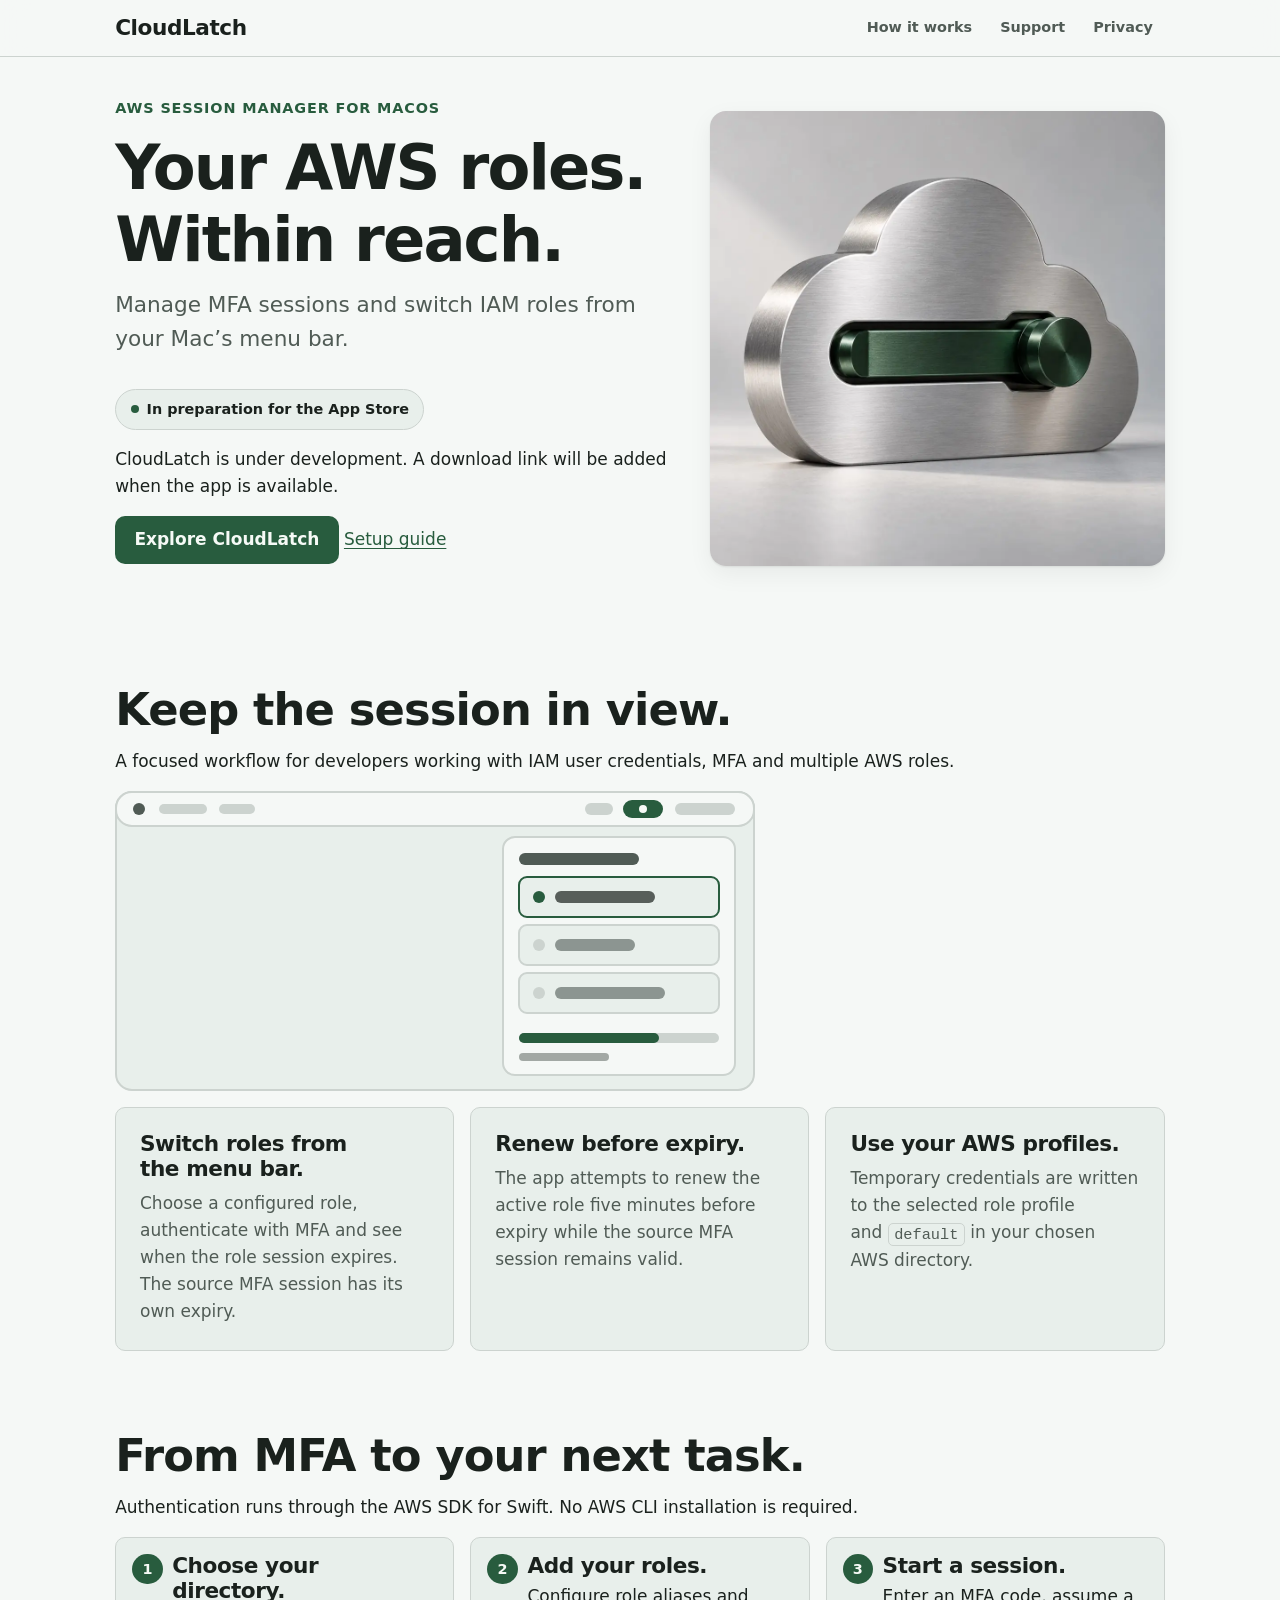
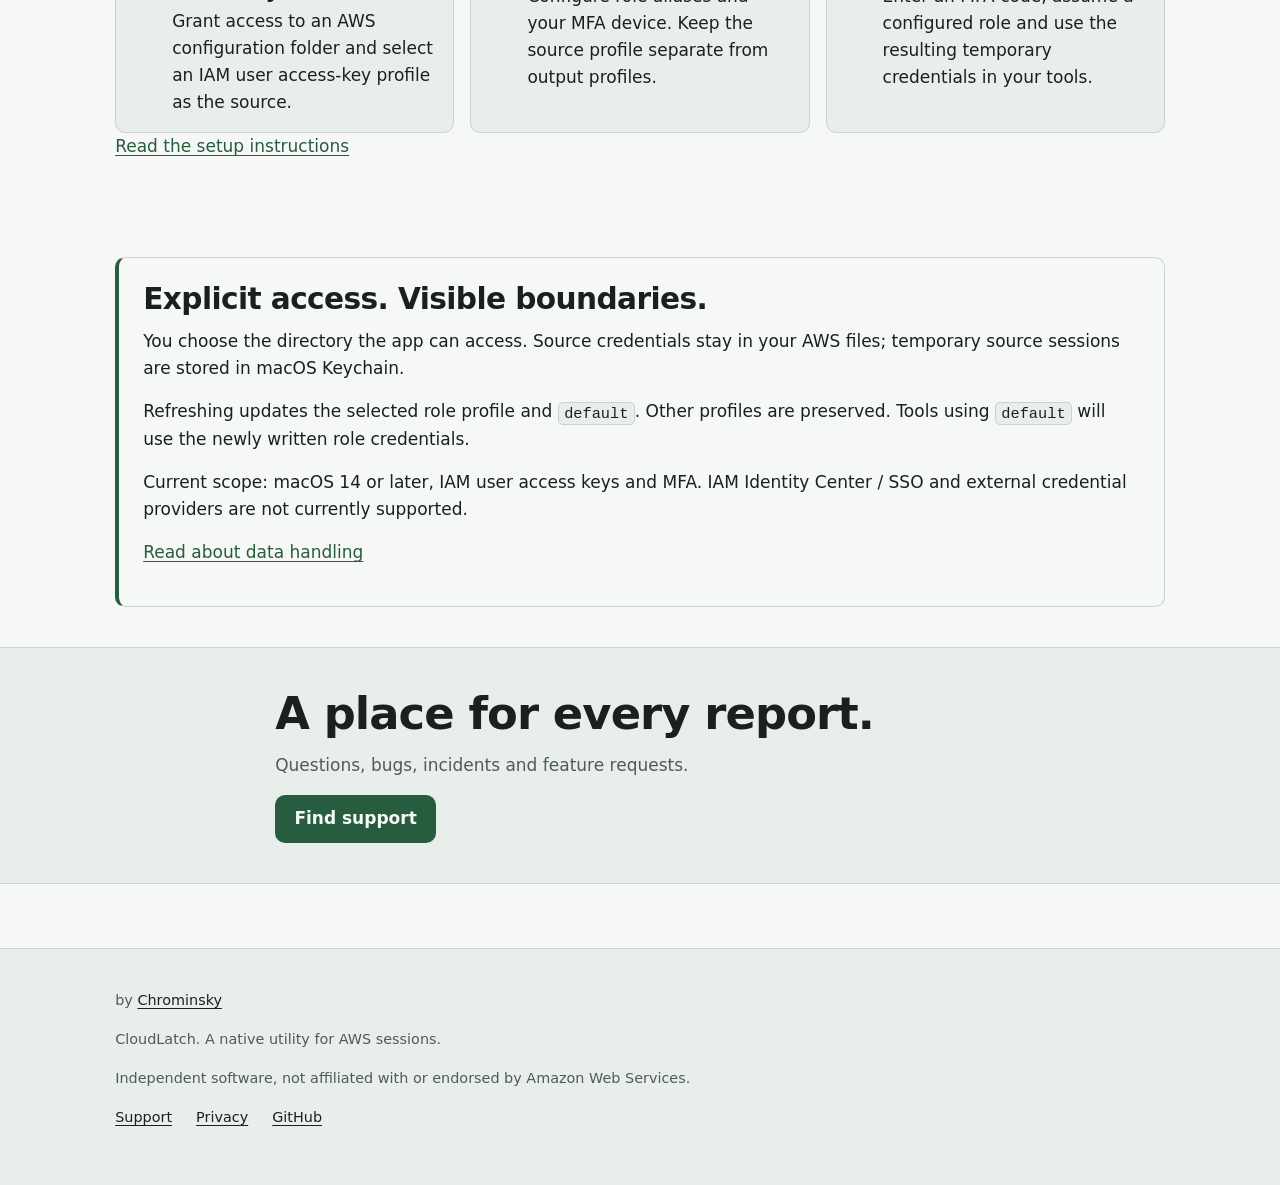
==== index.html @ 06f794a4 "Add redesigned home page Co-Authored-By: Claude Sonnet 5.5 <noreply@anthropic.com> Claude-Session: h" ====
<!doctype html>
<html lang="en">
<head>
  <meta charset="utf-8">
  <meta name="viewport" content="width=device-width, initial-scale=1">
  <title>CloudLatch | AWS Session Manager for macOS</title>
  <meta name="description" content="A native Mac menu bar app for AWS MFA sessions and IAM role switching. Explore CloudLatch, setup guidance and privacy information.">
  <link rel="canonical" href="https://chrominskyy.github.io/cloudlatch-site/">
  <meta name="theme-color" content="#f5f8f6" media="(prefers-color-scheme: light)">
  <meta name="theme-color" content="#1b201d" media="(prefers-color-scheme: dark)">
  <meta property="og:type" content="website">
  <meta property="og:site_name" content="CloudLatch">
  <meta property="og:title" content="CloudLatch | AWS Session Manager for macOS">
  <meta property="og:description" content="A native Mac menu bar app for AWS MFA sessions and IAM role switching. Explore CloudLatch, setup guidance and privacy information.">
  <meta property="og:url" content="https://chrominskyy.github.io/cloudlatch-site/">
  <meta property="og:image" content="https://chrominskyy.github.io/cloudlatch-site/assets/og-image.png">
  <meta property="og:image:width" content="1200">
  <meta property="og:image:height" content="630">
  <meta name="twitter:card" content="summary_large_image">
  <meta name="twitter:title" content="CloudLatch | AWS Session Manager for macOS">
  <meta name="twitter:description" content="A native Mac menu bar app for AWS MFA sessions and IAM role switching. Explore CloudLatch, setup guidance and privacy information.">
  <meta name="twitter:image" content="https://chrominskyy.github.io/cloudlatch-site/assets/og-image.png">
  <link rel="icon" href="assets/favicon.svg" type="image/svg+xml">
  <link rel="stylesheet" href="css/main.css">
</head>
<body>
<a class="skip-link" href="#main">Skip to content</a>
<header class="site-header">
  <div class="container">
    <a class="brand" href="index.html" aria-label="CloudLatch home">CloudLatch</a>
    <nav class="site-nav" aria-label="Main navigation">
      <ul>
        <li><a href="index.html#workflow">How it works</a></li>
        <li><a href="support.html">Support</a></li>
        <li><a href="privacy.html">Privacy</a></li>
      </ul>
    </nav>
  </div>
</header>
<main id="main">
  <section class="hero" aria-labelledby="hero-title">
    <div class="container">
      <div>
        <p class="eyebrow">AWS Session Manager for macOS</p>
        <h1 id="hero-title">Your AWS roles. Within reach.</h1>
        <p class="lead">Manage MFA sessions and switch IAM roles from your Mac’s menu bar.</p>
        <p class="notice"><strong>In preparation for the App Store</strong></p>
        <p>CloudLatch is under development. A download link will be added when the app is available.</p>
        <p><a class="button" href="#workflow">Explore CloudLatch</a> <a href="support.html">Setup guide</a></p>
      </div>
      <picture>
        <source type="image/webp" srcset="assets/cloudlatch-hero-512.webp 512w, assets/cloudlatch-hero-1024.webp 1024w" sizes="(min-width: 52rem) 34rem, 100vw">
        <img src="assets/cloudlatch-hero-1024.jpg" srcset="assets/cloudlatch-hero-512.jpg 512w, assets/cloudlatch-hero-1024.jpg 1024w" sizes="(min-width: 52rem) 34rem, 100vw" width="1024" height="1024" alt="Conceptual brushed-metal cloud sculpture with a green sliding latch" fetchpriority="high">
      </picture>
    </div>
  </section>

  <section aria-labelledby="sessions-title">
    <div class="container">
      <h2 id="sessions-title">Keep the session in view.</h2>
      <p>A focused workflow for developers working with IAM user credentials, MFA and multiple AWS roles.</p>
      <figure>
        <svg role="img" aria-label="Abstract illustration of a menu bar app, not a screenshot: a menu bar with a highlighted item and a dropdown listing three roles, one marked active, with a progress bar." viewBox="0 0 640 300" width="640" height="300" xmlns="http://www.w3.org/2000/svg" style="color: var(--text)">
          <rect x="1" y="1" width="638" height="298" rx="16" fill="var(--surface)" stroke="var(--line)" stroke-width="2"/>
          <rect x="1" y="1" width="638" height="34" rx="16" fill="var(--bg)" stroke="var(--line)" stroke-width="2"/>
          <circle cx="24" cy="18" r="6" fill="var(--muted)"/>
          <rect x="44" y="13" width="48" height="10" rx="5" fill="var(--line)"/>
          <rect x="104" y="13" width="36" height="10" rx="5" fill="var(--line)"/>
          <rect x="470" y="12" width="28" height="12" rx="6" fill="var(--line)"/>
          <rect x="508" y="9" width="40" height="18" rx="9" fill="var(--accent)"/>
          <circle cx="528" cy="18" r="4" fill="var(--on-accent)"/>
          <rect x="560" y="12" width="60" height="12" rx="6" fill="var(--line)"/>
          <rect x="388" y="46" width="232" height="238" rx="12" fill="var(--bg)" stroke="var(--line)" stroke-width="2"/>
          <rect x="404" y="62" width="120" height="12" rx="6" fill="var(--muted)"/>
          <rect x="404" y="86" width="200" height="40" rx="8" fill="var(--surface)" stroke="var(--accent)" stroke-width="2"/>
          <circle cx="424" cy="106" r="6" fill="var(--accent)"/>
          <rect x="440" y="100" width="100" height="12" rx="6" fill="var(--text)" opacity="0.7"/>
          <rect x="404" y="134" width="200" height="40" rx="8" fill="var(--surface)" stroke="var(--line)" stroke-width="2"/>
          <circle cx="424" cy="154" r="6" fill="var(--line)"/>
          <rect x="440" y="148" width="80" height="12" rx="6" fill="var(--muted)" opacity="0.6"/>
          <rect x="404" y="182" width="200" height="40" rx="8" fill="var(--surface)" stroke="var(--line)" stroke-width="2"/>
          <circle cx="424" cy="202" r="6" fill="var(--line)"/>
          <rect x="440" y="196" width="110" height="12" rx="6" fill="var(--muted)" opacity="0.6"/>
          <rect x="404" y="242" width="200" height="10" rx="5" fill="var(--line)"/>
          <rect x="404" y="242" width="140" height="10" rx="5" fill="var(--accent)"/>
          <rect x="404" y="262" width="90" height="8" rx="4" fill="var(--muted)" opacity="0.5"/>
        </svg>
      </figure>
      <div class="cards-wrap">
        <ul class="cards">
          <li class="card">
            <h3>Switch roles from the menu bar.</h3>
            <p>Choose a configured role, authenticate with MFA and see when the role session expires. The source MFA session has its own expiry.</p>
          </li>
          <li class="card">
            <h3>Renew before expiry.</h3>
            <p>The app attempts to renew the active role five minutes before expiry while the source MFA session remains valid.</p>
          </li>
          <li class="card">
            <h3>Use your AWS profiles.</h3>
            <p>Temporary credentials are written to the selected role profile and <code>default</code> in your chosen AWS directory.</p>
          </li>
        </ul>
      </div>
    </div>
  </section>

  <section id="workflow" aria-labelledby="workflow-title">
    <div class="container">
      <h2 id="workflow-title">From MFA to your next task.</h2>
      <p>Authentication runs through the AWS SDK for Swift. No AWS CLI installation is required.</p>
      <ol class="steps">
        <li>
          <h3>Choose your directory.</h3>
          <p>Grant access to an AWS configuration folder and select an IAM user access-key profile as the source.</p>
        </li>
        <li>
          <h3>Add your roles.</h3>
          <p>Configure role aliases and your MFA device. Keep the source profile separate from output profiles.</p>
        </li>
        <li>
          <h3>Start a session.</h3>
          <p>Enter an MFA code, assume a configured role and use the resulting temporary credentials in your tools.</p>
        </li>
      </ol>
      <p><a href="support.html#setup">Read the setup instructions</a></p>
    </div>
  </section>

  <section aria-labelledby="access-title">
    <div class="container">
      <div class="scope">
        <h2 id="access-title">Explicit access. Visible boundaries.</h2>
        <p>You choose the directory the app can access. Source credentials stay in your AWS files; temporary source sessions are stored in macOS Keychain.</p>
        <p>Refreshing updates the selected role profile and <code>default</code>. Other profiles are preserved. Tools using <code>default</code> will use the newly written role credentials.</p>
        <p>Current scope: macOS 14 or later, IAM user access keys and MFA. IAM Identity Center / SSO and external credential providers are not currently supported.</p>
        <p><a href="privacy.html">Read about data handling</a></p>
      </div>
    </div>
  </section>

  <section class="band" aria-labelledby="support-title">
    <div class="container">
      <h2 id="support-title">A place for every report.</h2>
      <p>Questions, bugs, incidents and feature requests.</p>
      <a class="button" href="support.html#reports">Find support</a>
    </div>
  </section>
</main>
<footer class="site-footer">
  <div class="container">
    <p>by <a href="https://github.com/Chrominskyy">Chrominsky</a></p>
    <p>CloudLatch. A native utility for AWS sessions.</p>
    <p>Independent software, not affiliated with or endorsed by Amazon Web Services.</p>
    <nav aria-label="Footer navigation">
      <a href="support.html">Support</a>
      <a href="privacy.html">Privacy</a>
      <a href="https://github.com/Chrominskyy/cloudlatch-site">GitHub</a>
    </nav>
  </div>
</footer>
</body>
</html>
---- css/main.css ----
/* CloudLatch site stylesheet. One file, no fonts, no third-party requests. */
@layer tokens, base, layout, components, pages;

/* ---------- tokens ---------- */
@layer tokens {
  :root {
    color-scheme: light dark;

    /* Light scheme: cool neutrals, forest-green accent (about #285a40) */
    --bg: oklch(0.975 0.004 160);
    --surface: oklch(0.945 0.008 160);
    --text: oklch(0.24 0.012 160);
    --muted: oklch(0.46 0.018 160);
    --line: oklch(0.86 0.01 160);
    --accent: oklch(0.43 0.075 156);
    --on-accent: oklch(0.98 0.006 150);

    /* Spacing scale */
    --space-1: 0.25rem;
    --space-2: 0.5rem;
    --space-3: 0.75rem;
    --space-4: 1rem;
    --space-5: 1.5rem;
    --space-6: 2.5rem;
    --space-7: 4rem;
    --space-8: 6rem;

    /* Shape */
    --radius: 10px;
    --radius-lg: 16px;
    --measure: 68ch;
    --page: 72rem;

    /* Fluid type */
    --step--1: clamp(0.84rem, 0.82rem + 0.1vw, 0.9rem);
    --step-0: clamp(1rem, 0.97rem + 0.15vw, 1.0625rem);
    --step-1: clamp(1.15rem, 1.08rem + 0.35vw, 1.35rem);
    --step-2: clamp(1.4rem, 1.25rem + 0.75vw, 1.85rem);
    --step-3: clamp(1.8rem, 1.45rem + 1.7vw, 2.8rem);
    --step-4: clamp(2.2rem, 1.6rem + 3vw, 3.9rem);

    --font: system-ui, -apple-system, BlinkMacSystemFont, "SF Pro Text", "Segoe UI", Roboto, "Helvetica Neue", sans-serif;
    --mono: ui-monospace, "SF Mono", Menlo, Consolas, monospace;
    --shadow: 0 1px 2px oklch(0.2 0.02 160 / 0.08), 0 8px 24px oklch(0.2 0.02 160 / 0.06);
  }

  @media (prefers-color-scheme: dark) {
    :root {
      --bg: oklch(0.2 0.008 160);
      --surface: oklch(0.25 0.01 160);
      --text: oklch(0.94 0.006 160);
      --muted: oklch(0.76 0.012 160);
      --line: oklch(0.36 0.012 160);
      --accent: oklch(0.78 0.11 156);
      --on-accent: oklch(0.2 0.02 156);
      --shadow: 0 1px 2px oklch(0 0 0 / 0.4), 0 8px 24px oklch(0 0 0 / 0.3);
    }
  }
}

/* ---------- base ---------- */
@layer base {
  *, *::before, *::after { box-sizing: border-box; }

  html {
    -webkit-text-size-adjust: 100%;
    text-size-adjust: 100%;
    scroll-behavior: smooth;
    scroll-padding-top: 5rem;
  }

  body {
    margin: 0;
    min-height: 100vh;
    display: flex;
    flex-direction: column;
    background: var(--bg);
    color: var(--text);
    font: var(--step-0) / 1.6 var(--font);
    -webkit-font-smoothing: antialiased;
  }

  main { flex: 1 0 auto; }

  h1, h2, h3, h4 {
    line-height: 1.15;
    letter-spacing: -0.02em;
    text-wrap: balance;
    margin: 0 0 var(--space-3);
  }
  h1 { font-size: var(--step-4); letter-spacing: -0.03em; font-weight: 700; }
  h2 { font-size: var(--step-3); font-weight: 650; }
  h3 { font-size: var(--step-1); font-weight: 650; }
  h4 { font-size: var(--step-0); font-weight: 650; }

  p, ul, ol, dl, figure { margin: 0 0 var(--space-4); }
  p { text-wrap: pretty; }

  a {
    color: var(--accent);
    text-underline-offset: 0.2em;
    text-decoration-thickness: 1px;
  }
  a:hover { text-decoration-thickness: 2px; }

  img, picture, svg { display: block; max-width: 100%; height: auto; }

  code, kbd, samp {
    font-family: var(--mono);
    font-size: 0.9em;
    background: var(--surface);
    border: 1px solid var(--line);
    border-radius: 5px;
    padding: 0.1em 0.35em;
    overflow-wrap: anywhere;
  }

  ::selection { background: var(--accent); color: var(--on-accent); }

  :focus-visible {
    outline: 3px solid var(--accent);
    outline-offset: 3px;
  }

  @media (prefers-reduced-motion: reduce) {
    html { scroll-behavior: auto; }
    *, *::before, *::after {
      transition: none !important;
      animation: none !important;
    }
  }
}

/* ---------- layout ---------- */
@layer layout {
  .container {
    width: 100%;
    max-width: var(--page);
    margin-inline: auto;
    padding-inline: max(16px, 4vw);
  }

  .skip-link {
    position: absolute;
    inset-block-start: var(--space-2);
    inset-inline-start: var(--space-2);
    z-index: 100;
    padding: var(--space-2) var(--space-4);
    background: var(--accent);
    color: var(--on-accent);
    border-radius: var(--radius);
    text-decoration: none;
    font-weight: 600;
    transform: translateY(-200%);
    transition: transform 0.15s ease;
  }
  .skip-link:focus { transform: none; outline-color: var(--text); }

  .site-header {
    position: sticky;
    inset-block-start: 0;
    z-index: 50;
    background: color-mix(in oklch, var(--bg) 88%, transparent);
    -webkit-backdrop-filter: saturate(1.4) blur(14px);
    backdrop-filter: saturate(1.4) blur(14px);
    border-block-end: 1px solid var(--line);
  }
  .site-header .container {
    display: flex;
    flex-wrap: wrap;
    align-items: center;
    justify-content: space-between;
    gap: var(--space-2) var(--space-5);
    min-height: 3.5rem;
    padding-block: var(--space-2);
  }
  .brand {
    display: inline-flex;
    align-items: center;
    gap: var(--space-2);
    color: var(--text);
    font-weight: 700;
    font-size: var(--step-1);
    letter-spacing: -0.02em;
    text-decoration: none;
  }
  .brand img, .brand svg { width: 1.6rem; height: 1.6rem; }

  .site-nav {
    display: flex;
    flex-wrap: wrap;
    gap: var(--space-1);
  }
  .site-nav ul {
    display: flex;
    flex-wrap: wrap;
    gap: var(--space-1);
    margin: 0;
    padding: 0;
    list-style: none;
  }
  .site-nav a {
    display: inline-block;
    padding: 0.4rem 0.75rem;
    border-radius: 999px;
    color: var(--muted);
    text-decoration: none;
    font-size: var(--step--1);
    font-weight: 550;
    transition: background-color 0.15s ease, color 0.15s ease;
  }
  .site-nav a:hover { color: var(--text); background: var(--surface); }
  .site-nav a[aria-current="page"] {
    color: var(--text);
    background: var(--surface);
    box-shadow: inset 0 0 0 1px var(--line);
  }

  .site-footer {
    margin-block-start: var(--space-7);
    padding-block: var(--space-6);
    background: var(--surface);
    border-block-start: 1px solid var(--line);
    color: var(--muted);
    font-size: var(--step--1);
  }
  .site-footer p { max-width: var(--measure); }
  .site-footer a { color: var(--text); }
  .site-footer nav, .site-footer ul {
    display: flex;
    flex-wrap: wrap;
    gap: var(--space-2) var(--space-5);
    margin: 0 0 var(--space-4);
    padding: 0;
    list-style: none;
  }

  section:not(.hero, .band, .scope) { padding-block: var(--space-6); }
}

/* ---------- components ---------- */
@layer components {
  /* Hero: copy beside picture on wide, stacked on narrow */
  .hero { padding-block: var(--space-6) var(--space-7); }
  .hero .container, .hero.container {
    display: grid;
    gap: var(--space-6);
    align-items: center;
  }
  .hero p.lead, .hero .lead {
    font-size: var(--step-1);
    color: var(--muted);
    max-width: 38ch;
  }
  .hero picture, .hero img {
    width: 100%;
    max-width: 34rem;
    margin-inline: auto;
    border-radius: var(--radius-lg);
  }
  .hero img { aspect-ratio: 1; object-fit: cover; box-shadow: var(--shadow); }
  @media (min-width: 52rem) {
    .hero .container, .hero.container { grid-template-columns: 1.1fr 0.9fr; }
  }

  .eyebrow {
    margin: 0 0 var(--space-3);
    color: var(--accent);
    font-size: var(--step--1);
    font-weight: 650;
    letter-spacing: 0.06em;
    text-transform: uppercase;
  }

  /* Availability notice, deliberately not a button */
  .notice {
    display: inline-flex;
    align-items: center;
    gap: var(--space-2);
    margin-block: var(--space-4);
    padding: 0.5rem 0.9rem;
    background: var(--surface);
    border: 1px solid var(--line);
    border-radius: 999px;
    color: var(--text);
    font-size: var(--step--1);
    font-weight: 550;
  }
  .notice::before {
    content: "";
    width: 0.5rem;
    height: 0.5rem;
    border-radius: 50%;
    background: var(--accent);
    flex: none;
  }

  /* Numbered flow */
  .steps {
    display: grid;
    gap: var(--space-4);
    margin: 0;
    padding: 0;
    list-style: none;
    counter-reset: step;
  }
  .steps > li {
    position: relative;
    counter-increment: step;
    padding: var(--space-4) var(--space-4) var(--space-4) 3.5rem;
    background: var(--surface);
    border: 1px solid var(--line);
    border-radius: var(--radius);
  }
  .steps > li::before {
    content: counter(step);
    position: absolute;
    inset-block-start: var(--space-4);
    inset-inline-start: var(--space-4);
    display: grid;
    place-items: center;
    width: 1.9rem;
    height: 1.9rem;
    border-radius: 50%;
    background: var(--accent);
    color: var(--on-accent);
    font-size: var(--step--1);
    font-weight: 700;
  }
  .steps h3 { margin-bottom: var(--space-1); }
  .steps p:last-child { margin-bottom: 0; }
  @media (min-width: 52rem) {
    .steps { grid-template-columns: repeat(3, 1fr); }
  }

  /* Cards respond to their container's width.
     Markup contract: <div class="cards-wrap"><ul class="cards">...</ul></div>
     .cards-wrap is the query container; .cards (the grid) must sit inside it,
     because a container query cannot style the container element itself. */
  .cards-wrap {
    container: cards / inline-size;
  }
  .cards {
    display: grid;
    gap: var(--space-4);
    margin: 0;
    padding: 0;
    list-style: none;
  }
  @container cards (min-width: 38rem) {
    .cards { grid-template-columns: repeat(3, 1fr); }
  }
  .card {
    padding: var(--space-5);
    background: var(--surface);
    border: 1px solid var(--line);
    border-radius: var(--radius);
    transition: border-color 0.15s ease;
  }
  .card:hover { border-color: var(--accent); }
  .card h3 { margin-bottom: var(--space-2); }
  .card p:last-child { margin-bottom: 0; }
  .card p { color: var(--muted); }

  /* Scope: what is and is not supported */
  .scope {
    padding: var(--space-5);
    background: var(--bg);
    border: 1px solid var(--line);
    border-inline-start: 4px solid var(--accent);
    border-radius: var(--radius);
  }
  .scope h2, .scope h3 { font-size: var(--step-2); }
  .scope ul { padding-inline-start: 1.2em; }
  .scope li + li { margin-block-start: var(--space-2); }
  .scope dl { display: grid; gap: var(--space-2) var(--space-4); }
  @media (min-width: 40rem) {
    .scope dl { grid-template-columns: max-content 1fr; }
  }
  .scope dt { font-weight: 650; }
  .scope dd { margin: 0; color: var(--muted); }

  /* Full-bleed tinted band, e.g. support call-out */
  .band {
    padding-block: var(--space-6);
    background: var(--surface);
    border-block: 1px solid var(--line);
  }
  .band .container { max-width: 52rem; }
  .band p { color: var(--muted); }

  /* Buttons and link buttons */
  .button {
    display: inline-block;
    padding: 0.65rem 1.2rem;
    background: var(--accent);
    color: var(--on-accent);
    border-radius: var(--radius);
    font-weight: 600;
    text-decoration: none;
    transition: opacity 0.15s ease;
  }
  .button:hover { opacity: 0.9; }

  /* Long-form reading */
  .prose { max-width: var(--measure); }
  .prose > * + h2 { margin-block-start: var(--space-6); }
  .prose > * + h3 { margin-block-start: var(--space-5); }
  .prose h2 { font-size: var(--step-2); }
  .prose h3 { font-size: var(--step-1); }
  .prose ul, .prose ol { padding-inline-start: 1.4em; }
  .prose li + li { margin-block-start: var(--space-1); }
  .prose table {
    width: 100%;
    border-collapse: collapse;
    margin-block-end: var(--space-4);
    font-size: var(--step--1);
  }
  .prose th, .prose td {
    padding: var(--space-2) var(--space-3);
    border-bottom: 1px solid var(--line);
    text-align: start;
    vertical-align: top;
  }
  .prose th { color: var(--muted); font-weight: 650; }
  .prose pre {
    overflow-x: auto;
    padding: var(--space-3) var(--space-4);
    background: var(--surface);
    border: 1px solid var(--line);
    border-radius: var(--radius);
  }
  .prose pre code { background: none; border: 0; padding: 0; }

  .callout {
    margin-block: var(--space-4);
    padding: var(--space-4) var(--space-5);
    background: var(--surface);
    border: 1px solid var(--line);
    border-inline-start: 4px solid var(--accent);
    border-radius: var(--radius);
  }
  .callout > :last-child { margin-bottom: 0; }

  /* Table of contents: a <details>; collapsed on narrow, pinned on wide */
  .toc {
    margin-block-end: var(--space-5);
    background: var(--surface);
    border: 1px solid var(--line);
    border-radius: var(--radius);
    font-size: var(--step--1);
  }
  .toc > summary {
    padding: var(--space-3) var(--space-4);
    font-weight: 650;
    cursor: pointer;
    list-style-position: inside;
  }
  .toc ul, .toc ol {
    margin: 0;
    padding: 0 var(--space-4) var(--space-3) calc(var(--space-4) + 1em);
  }
  .toc li { margin-block: var(--space-1); }
  .toc a { color: var(--muted); text-decoration: none; }
  .toc a:hover { color: var(--accent); text-decoration: underline; }
}

/* ---------- pages ---------- */
@layer pages {
  .page-head { padding-block: var(--space-6) var(--space-4); }
  .page-head p { color: var(--muted); max-width: var(--measure); font-size: var(--step-1); }

  /* Wide: sidebar TOC beside the prose */
  @media (min-width: 64rem) {
    .container:has(> .toc) {
      display: grid;
      grid-template-columns: 15rem minmax(0, 1fr);
      column-gap: var(--space-7);
      row-gap: 0;
      align-items: start;
    }
    .container:has(> .toc) > * { grid-column: 2; }
    .container:has(> .toc) > .toc {
      grid-column: 1;
      grid-row: 1 / span 40;
      position: sticky;
      inset-block-start: 5rem;
      margin: var(--space-4) 0 0;
      max-height: calc(100vh - 6.5rem);
      overflow-y: auto;
    }
    /* Show the list even when the details element is closed (where supported);
       elsewhere the TOC stays a working collapsible. */
    @supports selector(::details-content) {
      .toc > summary { pointer-events: none; cursor: default; list-style: none; }
      .toc > summary::-webkit-details-marker { display: none; }
      .toc::details-content {
        content-visibility: visible;
        display: block;
      }
    }
  }
}
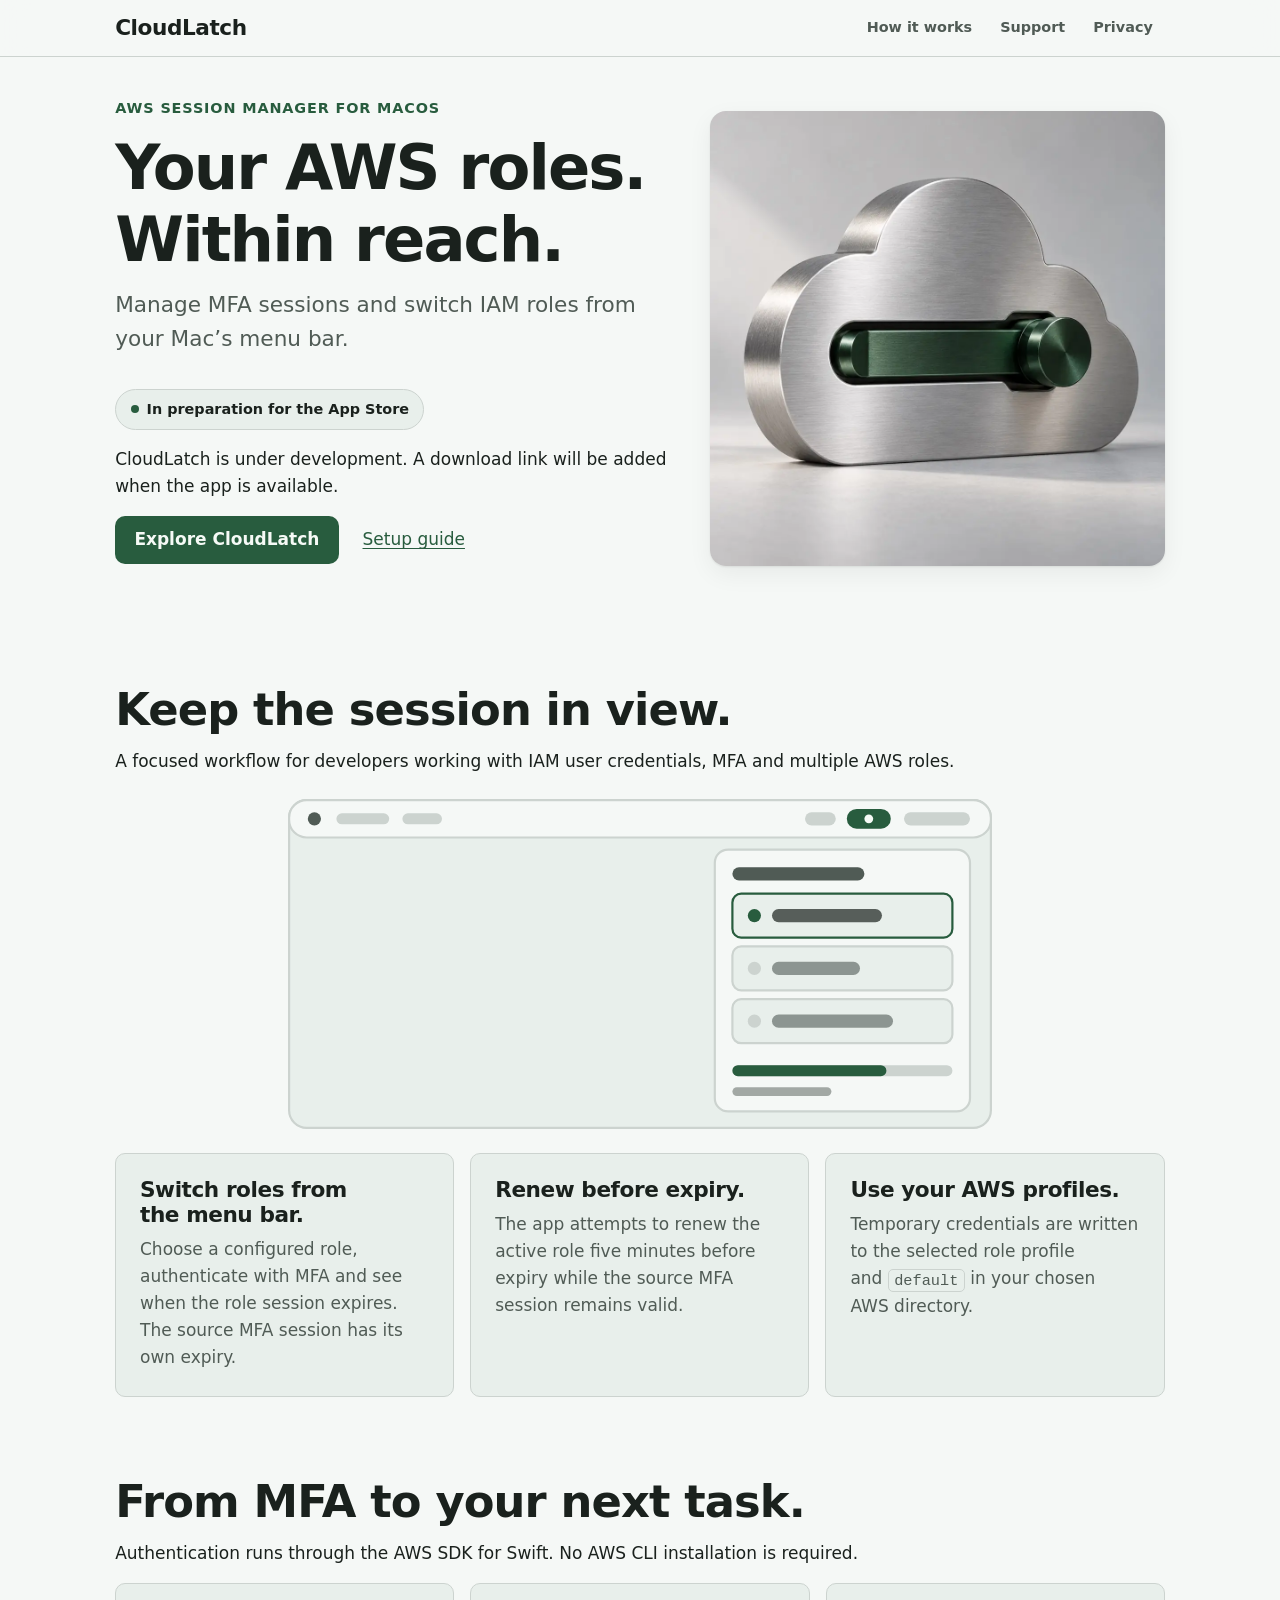
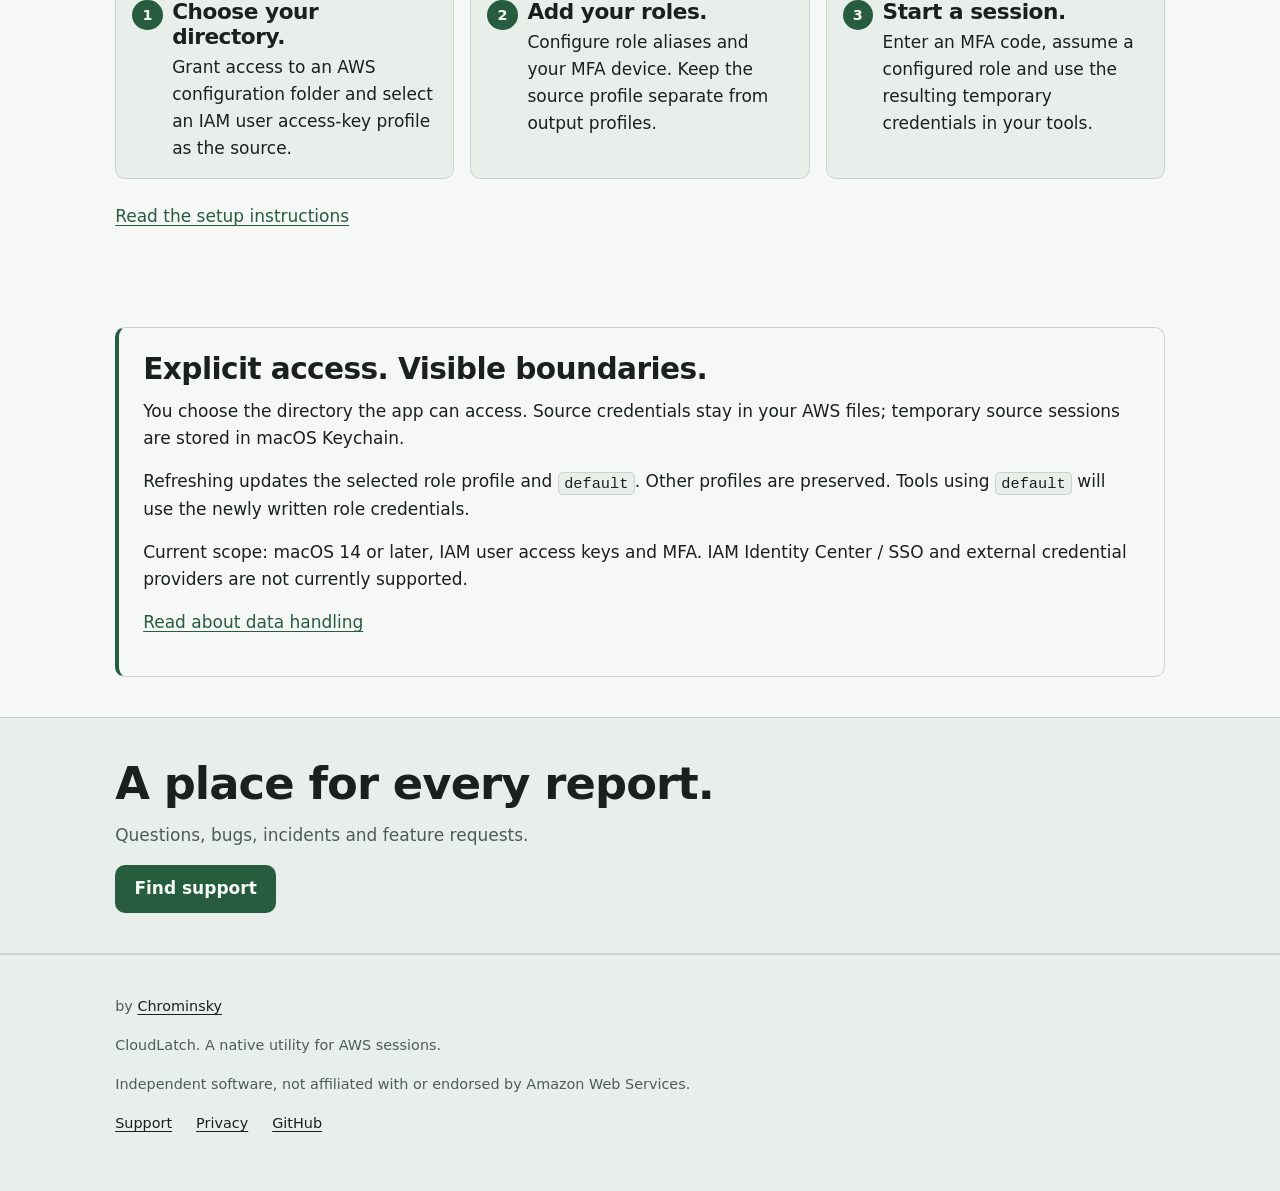
==== commit 45a7777a: "Drop inert SVG color, raise scroll padding Co-Authored-By: Claude Sonnet 5.5 <noreply@anthropic.com>" ====
--- a/index.html
+++ b/index.html
@@ -60,7 +60,7 @@
       <h2 id="sessions-title">Keep the session in view.</h2>
       <p>A focused workflow for developers working with IAM user credentials, MFA and multiple AWS roles.</p>
       <figure>
-        <svg role="img" aria-label="Abstract illustration of a menu bar app, not a screenshot: a menu bar with a highlighted item and a dropdown listing three roles, one marked active, with a progress bar." viewBox="0 0 640 300" width="640" height="300" xmlns="http://www.w3.org/2000/svg" style="color: var(--text)">
+        <svg role="img" aria-label="Abstract illustration of a menu bar app, not a screenshot: a menu bar with a highlighted item and a dropdown listing three roles, one marked active, with a progress bar." viewBox="0 0 640 300" width="640" height="300" xmlns="http://www.w3.org/2000/svg">
           <rect x="1" y="1" width="638" height="298" rx="16" fill="var(--surface)" stroke="var(--line)" stroke-width="2"/>
           <rect x="1" y="1" width="638" height="34" rx="16" fill="var(--bg)" stroke="var(--line)" stroke-width="2"/>
           <circle cx="24" cy="18" r="6" fill="var(--muted)"/>
--- a/css/main.css
+++ b/css/main.css
@@ -66,7 +66,7 @@
     -webkit-text-size-adjust: 100%;
     text-size-adjust: 100%;
     scroll-behavior: smooth;
-    scroll-padding-top: 5rem;
+    scroll-padding-top: 6rem;
   }
 
   body {
@@ -217,7 +217,7 @@
   }
 
   .site-footer {
-    margin-block-start: var(--space-7);
+    margin-block-start: 0;
     padding-block: var(--space-6);
     background: var(--surface);
     border-block-start: 1px solid var(--line);
@@ -262,6 +262,21 @@
   @media (min-width: 52rem) {
     .hero .container, .hero.container { grid-template-columns: 1.1fr 0.9fr; }
   }
+
+  /* Button row: keep the button and the adjacent link apart */
+  .hero p:has(> .button) {
+    display: flex;
+    flex-wrap: wrap;
+    align-items: center;
+    gap: var(--space-3) var(--space-5);
+  }
+
+  /* Illustration figure: fill the column up to a comfortable width, centred */
+  .container > figure { margin-block: var(--space-5); }
+  .container > figure svg { width: 100%; max-width: 44rem; margin-inline: auto; }
+
+  /* Space between a step list and the link that follows it */
+  .steps + p { margin-block-start: var(--space-5); }
 
   .eyebrow {
     margin: 0 0 var(--space-3);
@@ -386,7 +401,7 @@
     background: var(--surface);
     border-block: 1px solid var(--line);
   }
-  .band .container { max-width: 52rem; }
+  .band .container > * { max-width: 52rem; }
   .band p { color: var(--muted); }
 
   /* Buttons and link buttons */
@@ -431,6 +446,13 @@
     border-radius: var(--radius);
   }
   .prose pre code { background: none; border: 0; padding: 0; }
+
+  /* Troubleshooting disclosures (not the TOC) */
+  details:not(.toc) { border-block-end: 1px solid var(--line); padding-block: var(--space-3); }
+  details:not(.toc):first-of-type { border-block-start: 1px solid var(--line); }
+  details:not(.toc) > summary { cursor: pointer; font-weight: 600; }
+  details:not(.toc) > :not(summary) { margin: var(--space-3) 0 0 var(--space-4); color: var(--muted); }
+  details:not(.toc) > p:last-child { margin-bottom: 0; }
 
   .callout {
     margin-block: var(--space-4);
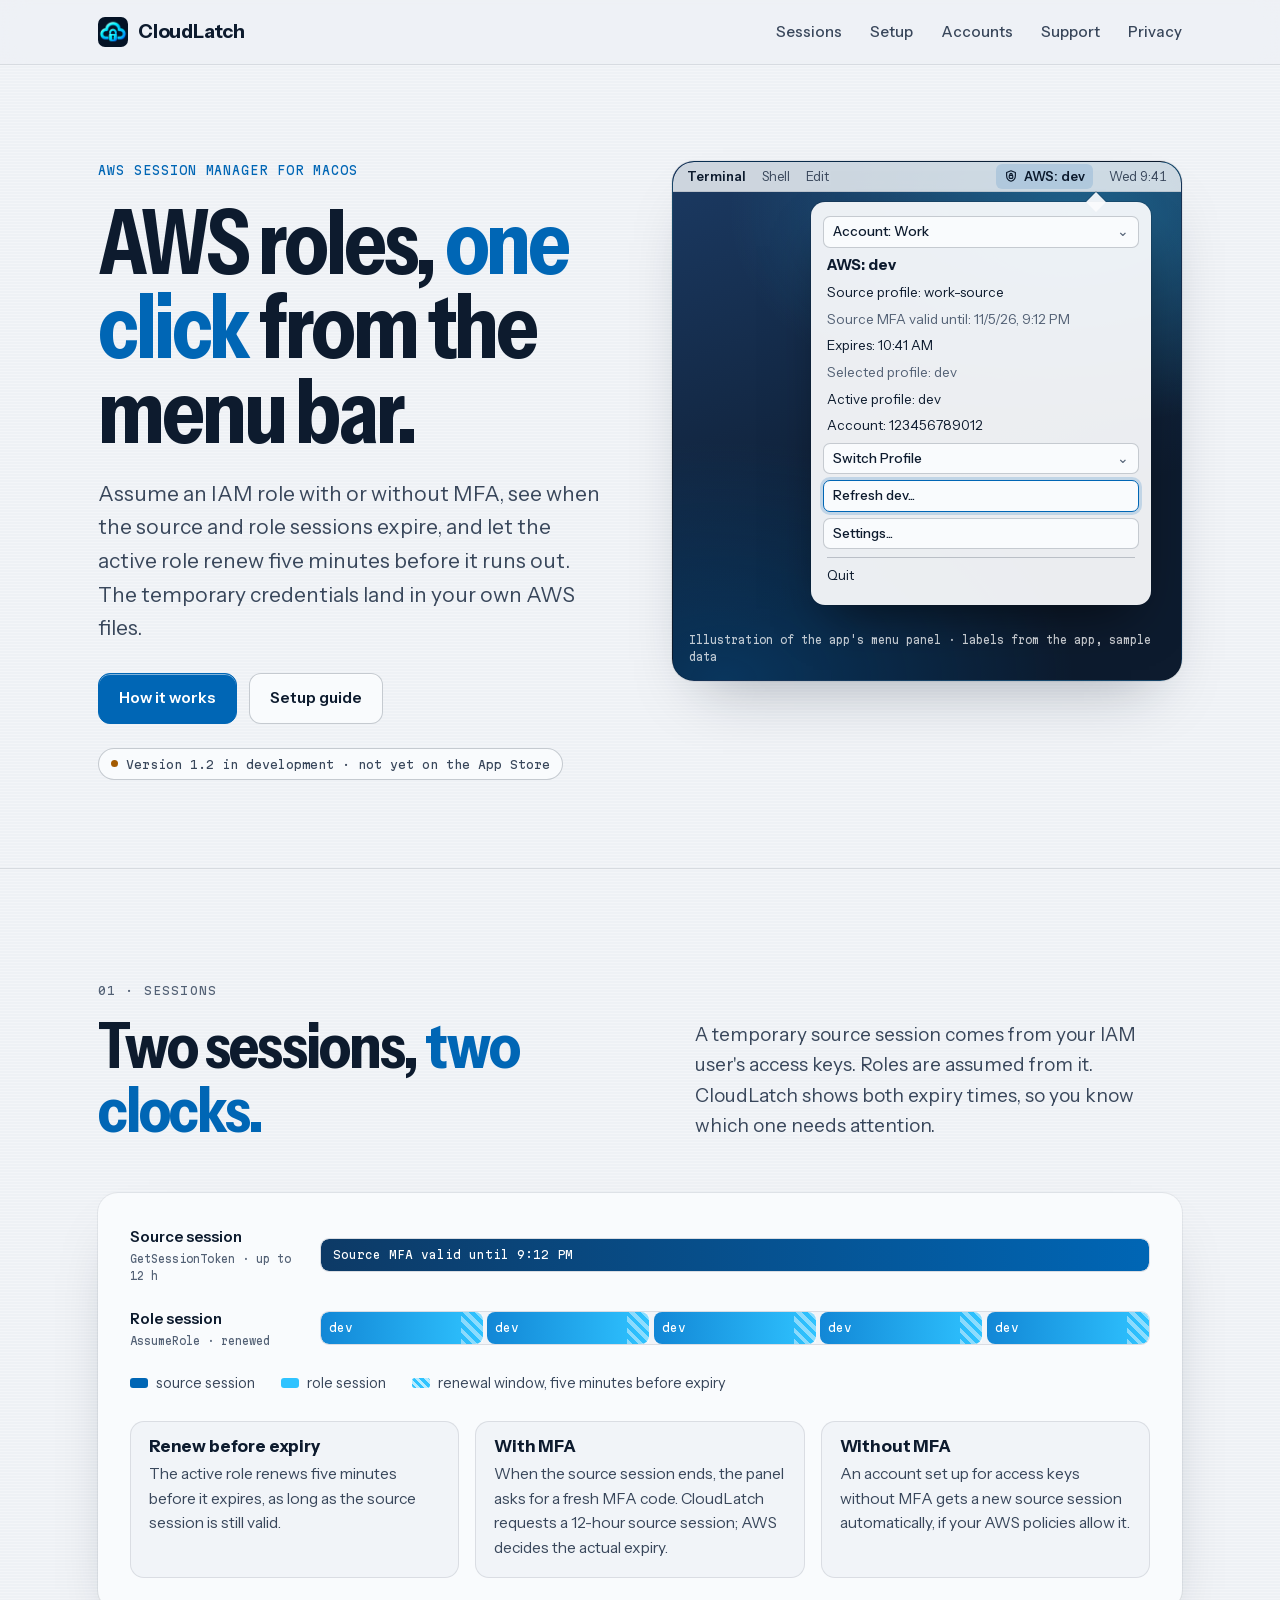
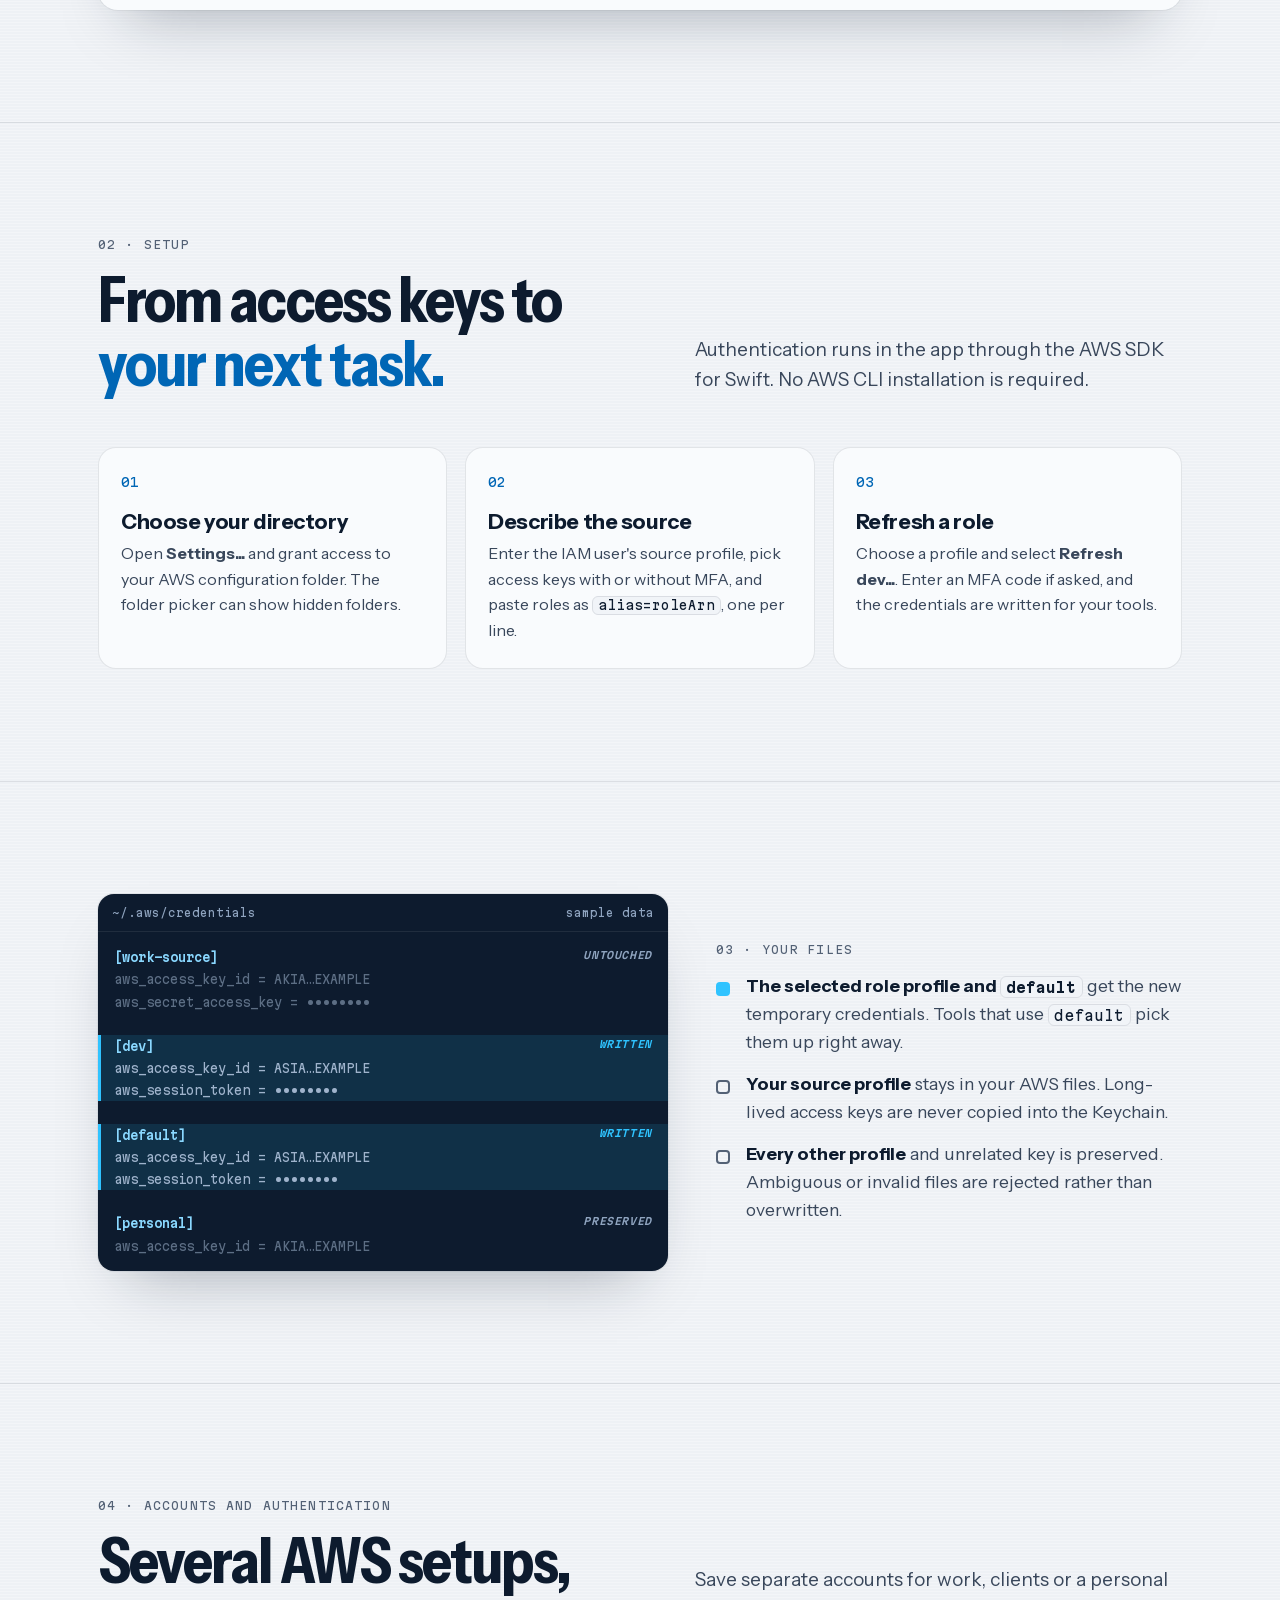
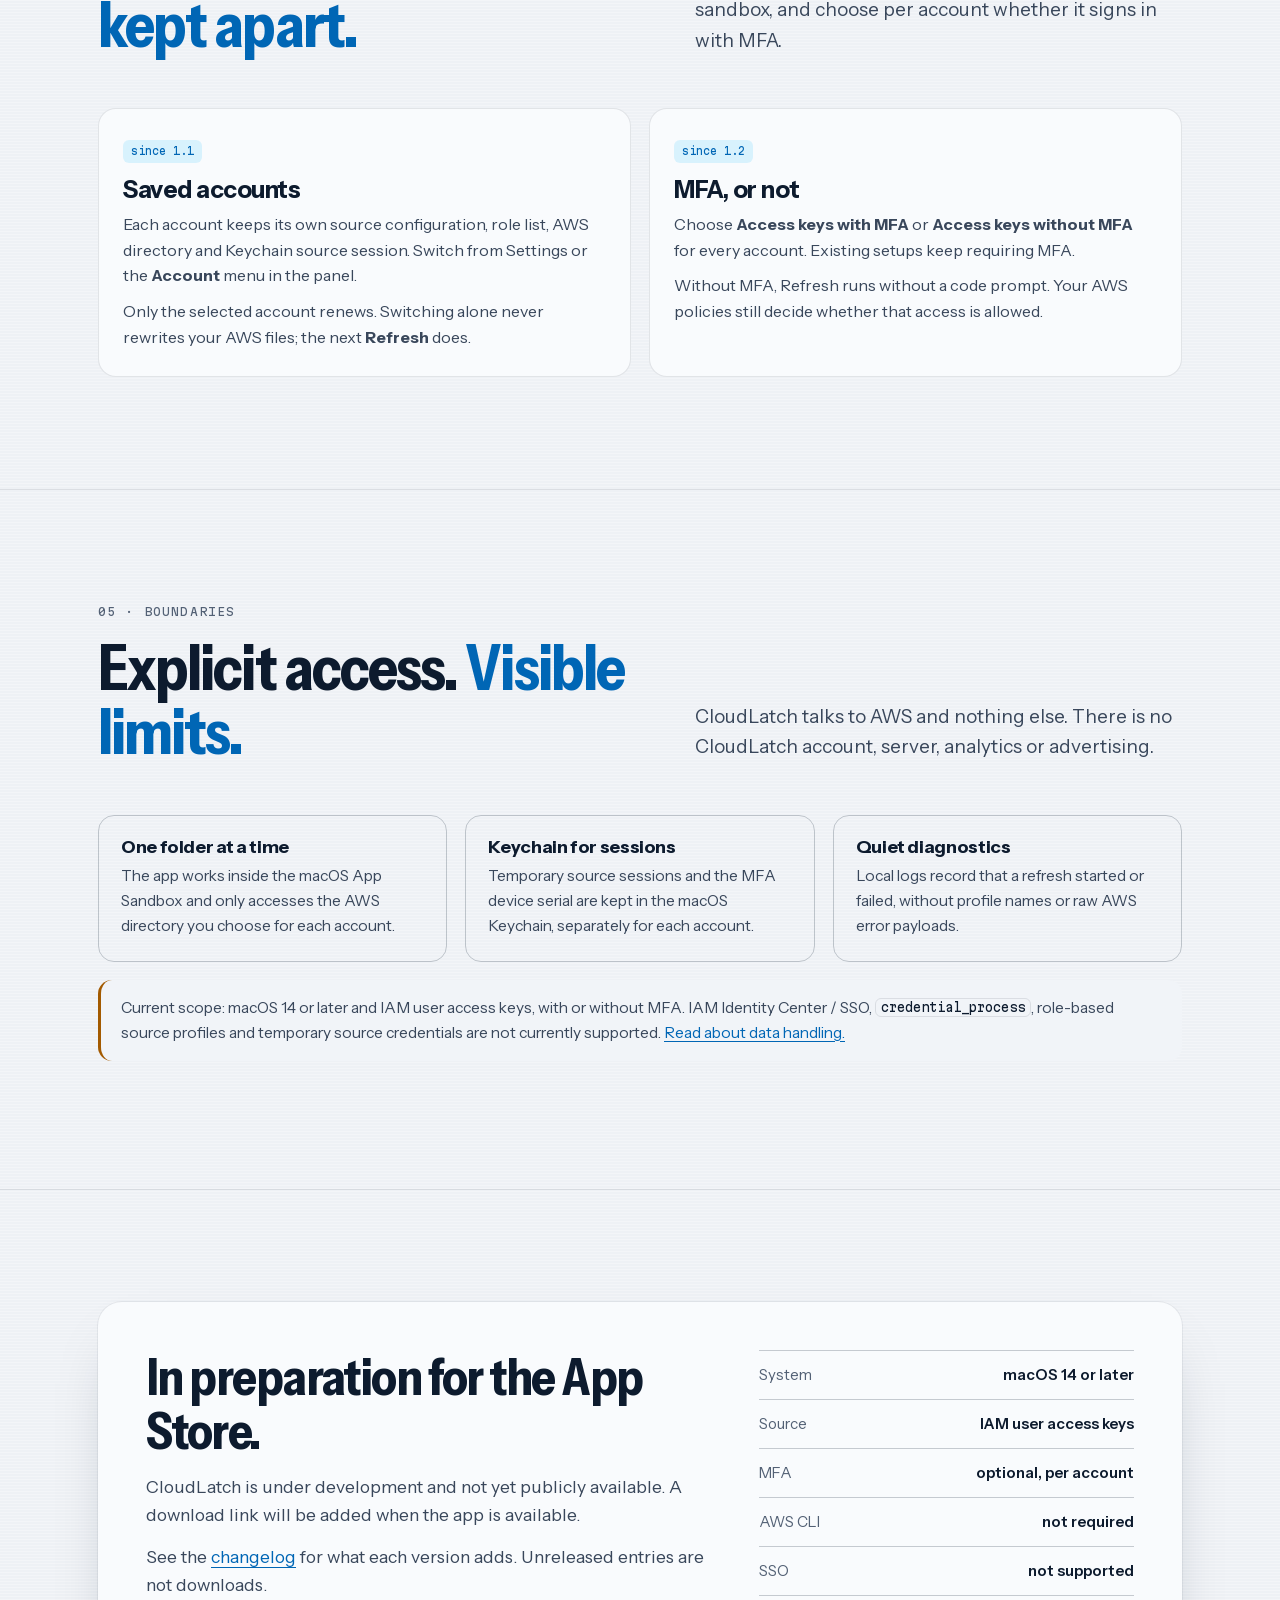
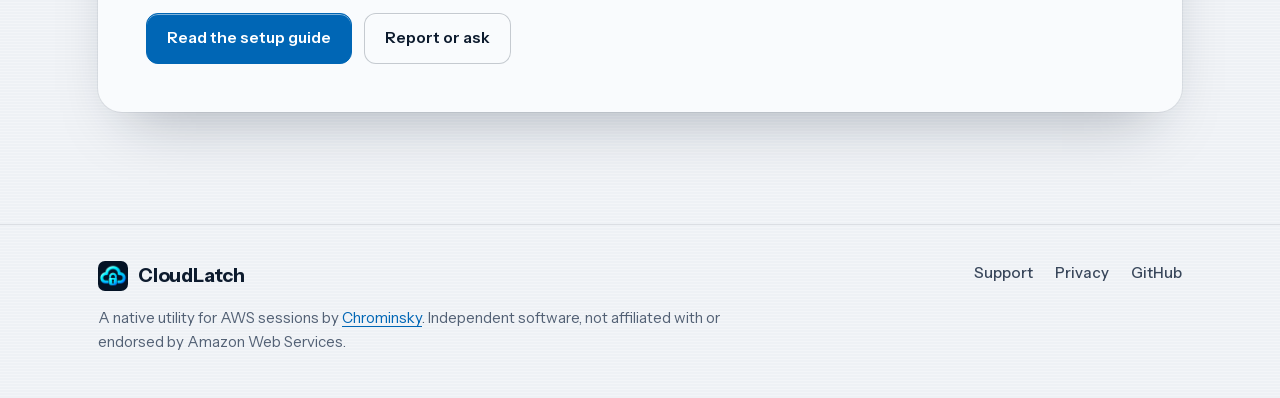
==== commit 3dd3f1fe: "Redesign the CloudLatch site and keep the previous version in _old - New product, support and privac" ====
--- a/index.html
+++ b/index.html
@@ -1,158 +1,231 @@
 <!doctype html>
 <html lang="en">
 <head>
-  <meta charset="utf-8">
-  <meta name="viewport" content="width=device-width, initial-scale=1">
-  <title>CloudLatch | AWS Session Manager for macOS</title>
-  <meta name="description" content="A native Mac menu bar app for AWS MFA sessions and IAM role switching. Explore CloudLatch, setup guidance and privacy information.">
-  <link rel="canonical" href="https://chrominskyy.github.io/cloudlatch-site/">
-  <meta name="theme-color" content="#f5f8f6" media="(prefers-color-scheme: light)">
-  <meta name="theme-color" content="#1b201d" media="(prefers-color-scheme: dark)">
-  <meta property="og:type" content="website">
-  <meta property="og:site_name" content="CloudLatch">
-  <meta property="og:title" content="CloudLatch | AWS Session Manager for macOS">
-  <meta property="og:description" content="A native Mac menu bar app for AWS MFA sessions and IAM role switching. Explore CloudLatch, setup guidance and privacy information.">
-  <meta property="og:url" content="https://chrominskyy.github.io/cloudlatch-site/">
-  <meta property="og:image" content="https://chrominskyy.github.io/cloudlatch-site/assets/og-image.png">
-  <meta property="og:image:width" content="1200">
-  <meta property="og:image:height" content="630">
-  <meta name="twitter:card" content="summary_large_image">
-  <meta name="twitter:title" content="CloudLatch | AWS Session Manager for macOS">
-  <meta name="twitter:description" content="A native Mac menu bar app for AWS MFA sessions and IAM role switching. Explore CloudLatch, setup guidance and privacy information.">
-  <meta name="twitter:image" content="https://chrominskyy.github.io/cloudlatch-site/assets/og-image.png">
-  <link rel="icon" href="assets/favicon.svg" type="image/svg+xml">
-  <link rel="stylesheet" href="css/main.css">
+<meta charset="utf-8">
+<meta name="viewport" content="width=device-width, initial-scale=1">
+<meta name="color-scheme" content="light dark">
+<meta name="theme-color" content="#eef1f5" media="(prefers-color-scheme: light)">
+<meta name="theme-color" content="#0a111d" media="(prefers-color-scheme: dark)">
+<title>CloudLatch | AWS Session Manager for macOS</title>
+<meta name="description" content="A native Mac menu bar app for AWS role sessions. Assume IAM roles with or without MFA, see both expiry times, and let the active role renew before it expires.">
+<link rel="canonical" href="https://chrominskyy.github.io/cloudlatch-site/">
+<meta property="og:type" content="website">
+<meta property="og:site_name" content="CloudLatch">
+<meta property="og:title" content="CloudLatch | AWS Session Manager for macOS">
+<meta property="og:description" content="AWS roles, one click from the menu bar. Assume IAM roles with or without MFA, and keep the active role renewed.">
+<meta property="og:url" content="https://chrominskyy.github.io/cloudlatch-site/">
+<meta property="og:image" content="https://chrominskyy.github.io/cloudlatch-site/assets/og-image.png">
+<meta property="og:image:width" content="1200">
+<meta property="og:image:height" content="630">
+<meta property="og:image:alt" content="CloudLatch. AWS roles, one click from the menu bar.">
+<meta name="twitter:card" content="summary_large_image">
+<link rel="icon" href="assets/favicon-32.png" type="image/png" sizes="32x32">
+<link rel="apple-touch-icon" href="assets/apple-touch-icon.png">
+<link rel="preload" href="assets/fonts/instrument-sans-latin.woff2" as="font" type="font/woff2" crossorigin>
+<link rel="stylesheet" href="assets/fonts/fonts.css">
+<link rel="stylesheet" href="assets/site.css">
 </head>
 <body>
-<a class="skip-link" href="#main">Skip to content</a>
+<a class="skip" href="#main">Skip to content</a>
+
 <header class="site-header">
-  <div class="container">
-    <a class="brand" href="index.html" aria-label="CloudLatch home">CloudLatch</a>
+  <div class="wrap header-inner">
+    <a class="brand" href="./" aria-label="CloudLatch home">
+      <img src="assets/app-icon-256.png" alt="CloudLatch app icon" width="30" height="30">
+      <span>CloudLatch</span>
+    </a>
     <nav class="site-nav" aria-label="Main navigation">
-      <ul>
-        <li><a href="index.html#workflow">How it works</a></li>
-        <li><a href="support.html">Support</a></li>
-        <li><a href="privacy.html">Privacy</a></li>
-      </ul>
+      <a class="wide" href="#sessions">Sessions</a>
+      <a class="wide" href="#setup">Setup</a>
+      <a class="wide" href="#accounts">Accounts</a>
+      <a href="support.html">Support</a>
+      <a href="privacy.html">Privacy</a>
     </nav>
   </div>
 </header>
+
 <main id="main">
-  <section class="hero" aria-labelledby="hero-title">
-    <div class="container">
+  <section class="hero" aria-labelledby="hero-h">
+    <div class="wrap hero-grid">
       <div>
-        <p class="eyebrow">AWS Session Manager for macOS</p>
-        <h1 id="hero-title">Your AWS roles. Within reach.</h1>
-        <p class="lead">Manage MFA sessions and switch IAM roles from your Mac’s menu bar.</p>
-        <p class="notice"><strong>In preparation for the App Store</strong></p>
-        <p>CloudLatch is under development. A download link will be added when the app is available.</p>
-        <p><a class="button" href="#workflow">Explore CloudLatch</a> <a href="support.html">Setup guide</a></p>
-      </div>
-      <picture>
-        <source type="image/webp" srcset="assets/cloudlatch-hero-512.webp 512w, assets/cloudlatch-hero-1024.webp 1024w" sizes="(min-width: 52rem) 34rem, 100vw">
-        <img src="assets/cloudlatch-hero-1024.jpg" srcset="assets/cloudlatch-hero-512.jpg 512w, assets/cloudlatch-hero-1024.jpg 1024w" sizes="(min-width: 52rem) 34rem, 100vw" width="1024" height="1024" alt="Conceptual brushed-metal cloud sculpture with a green sliding latch" fetchpriority="high">
-      </picture>
-    </div>
-  </section>
-
-  <section aria-labelledby="sessions-title">
-    <div class="container">
-      <h2 id="sessions-title">Keep the session in view.</h2>
-      <p>A focused workflow for developers working with IAM user credentials, MFA and multiple AWS roles.</p>
-      <figure>
-        <svg role="img" aria-label="Abstract illustration of a menu bar app, not a screenshot: a menu bar with a highlighted item and a dropdown listing three roles, one marked active, with a progress bar." viewBox="0 0 640 300" width="640" height="300" xmlns="http://www.w3.org/2000/svg">
-          <rect x="1" y="1" width="638" height="298" rx="16" fill="var(--surface)" stroke="var(--line)" stroke-width="2"/>
-          <rect x="1" y="1" width="638" height="34" rx="16" fill="var(--bg)" stroke="var(--line)" stroke-width="2"/>
-          <circle cx="24" cy="18" r="6" fill="var(--muted)"/>
-          <rect x="44" y="13" width="48" height="10" rx="5" fill="var(--line)"/>
-          <rect x="104" y="13" width="36" height="10" rx="5" fill="var(--line)"/>
-          <rect x="470" y="12" width="28" height="12" rx="6" fill="var(--line)"/>
-          <rect x="508" y="9" width="40" height="18" rx="9" fill="var(--accent)"/>
-          <circle cx="528" cy="18" r="4" fill="var(--on-accent)"/>
-          <rect x="560" y="12" width="60" height="12" rx="6" fill="var(--line)"/>
-          <rect x="388" y="46" width="232" height="238" rx="12" fill="var(--bg)" stroke="var(--line)" stroke-width="2"/>
-          <rect x="404" y="62" width="120" height="12" rx="6" fill="var(--muted)"/>
-          <rect x="404" y="86" width="200" height="40" rx="8" fill="var(--surface)" stroke="var(--accent)" stroke-width="2"/>
-          <circle cx="424" cy="106" r="6" fill="var(--accent)"/>
-          <rect x="440" y="100" width="100" height="12" rx="6" fill="var(--text)" opacity="0.7"/>
-          <rect x="404" y="134" width="200" height="40" rx="8" fill="var(--surface)" stroke="var(--line)" stroke-width="2"/>
-          <circle cx="424" cy="154" r="6" fill="var(--line)"/>
-          <rect x="440" y="148" width="80" height="12" rx="6" fill="var(--muted)" opacity="0.6"/>
-          <rect x="404" y="182" width="200" height="40" rx="8" fill="var(--surface)" stroke="var(--line)" stroke-width="2"/>
-          <circle cx="424" cy="202" r="6" fill="var(--line)"/>
-          <rect x="440" y="196" width="110" height="12" rx="6" fill="var(--muted)" opacity="0.6"/>
-          <rect x="404" y="242" width="200" height="10" rx="5" fill="var(--line)"/>
-          <rect x="404" y="242" width="140" height="10" rx="5" fill="var(--accent)"/>
-          <rect x="404" y="262" width="90" height="8" rx="4" fill="var(--muted)" opacity="0.5"/>
-        </svg>
+        <p class="eyebrow rise" style="--d:0">AWS Session Manager for macOS</p>
+        <h1 id="hero-h" class="rise" style="--d:1">AWS roles, <span>one click</span> from the menu bar.</h1>
+        <p class="lede rise" style="--d:2">Assume an IAM role with or without MFA, see when the source and role sessions expire, and let the active role renew five minutes before it runs out. The temporary credentials land in your own AWS files.</p>
+        <div class="cta-row rise" style="--d:3">
+          <a class="button primary" href="#setup">How it works</a>
+          <a class="button" href="support.html">Setup guide</a>
+        </div>
+        <span class="pill rise" style="--d:4">Version 1.2 in development · not yet on the App Store</span>
+      </div>
+
+      <figure class="stage rise" style="--d:2" aria-label="Illustration of the CloudLatch menu bar item and its panel with an active role session, using sample data">
+        <div class="menubar" aria-hidden="true">
+          <span class="left"><span>Terminal</span><span>Shell</span><span>Edit</span></span>
+          <span class="status-item"><svg viewBox="0 0 24 24" fill="none" stroke="currentColor" stroke-width="2" stroke-linejoin="round"><path d="M12 3 4.5 6v5.5c0 4.5 3.2 8.2 7.5 9.5 4.3-1.3 7.5-5 7.5-9.5V6L12 3Z"/><rect x="9" y="11" width="6" height="5" rx="1"/><path d="M10 11V9.5a2 2 0 0 1 4 0V11"/></svg>AWS: dev</span>
+          <span class="clock">Wed 9:41</span>
+        </div>
+        <div class="popover" aria-hidden="true">
+          <div class="menu-btn">Account: Work</div>
+          <p class="ph">AWS: dev</p>
+          <p class="row">Source profile: work-source</p>
+          <p class="row sec">Source MFA valid until: 11/5/26, 9:12 PM</p>
+          <p class="row">Expires: 10:41 AM</p>
+          <p class="row sec">Selected profile: dev</p>
+          <p class="row">Active profile: dev</p>
+          <p class="row">Account: 123456789012</p>
+          <div class="menu-btn">Switch Profile</div>
+          <div class="menu-btn plain focus">Refresh dev...</div>
+          <div class="menu-btn plain">Settings...</div>
+          <hr>
+          <p class="row">Quit</p>
+        </div>
+        <figcaption class="stage-caption">Illustration of the app's menu panel · labels from the app, sample data</figcaption>
       </figure>
-      <div class="cards-wrap">
-        <ul class="cards">
-          <li class="card">
-            <h3>Switch roles from the menu bar.</h3>
-            <p>Choose a configured role, authenticate with MFA and see when the role session expires. The source MFA session has its own expiry.</p>
-          </li>
-          <li class="card">
-            <h3>Renew before expiry.</h3>
-            <p>The app attempts to renew the active role five minutes before expiry while the source MFA session remains valid.</p>
-          </li>
-          <li class="card">
-            <h3>Use your AWS profiles.</h3>
-            <p>Temporary credentials are written to the selected role profile and <code>default</code> in your chosen AWS directory.</p>
-          </li>
+    </div>
+  </section>
+
+  <section class="section" id="sessions" aria-labelledby="sessions-h">
+    <div class="wrap">
+      <div class="section-head">
+        <div>
+          <span class="kicker">01 · Sessions</span>
+          <h2 id="sessions-h">Two sessions, <span>two clocks.</span></h2>
+        </div>
+        <p>A temporary source session comes from your IAM user's access keys. Roles are assumed from it. CloudLatch shows both expiry times, so you know which one needs attention.</p>
+      </div>
+      <div class="clocks">
+        <div class="track">
+          <div class="name">Source session<small>GetSessionToken · up to 12 h</small></div>
+          <div class="bar source"><div class="fill">Source MFA valid until 9:12 PM</div></div>
+        </div>
+        <div class="track">
+          <div class="name">Role session<small>AssumeRole · renewed</small></div>
+          <div class="bar"><div class="roles"><div class="fill">dev</div><div class="fill">dev</div><div class="fill">dev</div><div class="fill">dev</div><div class="fill">dev</div></div></div>
+        </div>
+        <div class="legend">
+          <span><i class="l1"></i>source session</span>
+          <span><i class="l2"></i>role session</span>
+          <span><i class="l3"></i>renewal window, five minutes before expiry</span>
+        </div>
+        <div class="clock-notes">
+          <div class="note"><h3>Renew before expiry</h3><p>The active role renews five minutes before it expires, as long as the source session is still valid.</p></div>
+          <div class="note"><h3>With MFA</h3><p>When the source session ends, the panel asks for a fresh MFA code. CloudLatch requests a 12-hour source session; AWS decides the actual expiry.</p></div>
+          <div class="note"><h3>Without MFA</h3><p>An account set up for access keys without MFA gets a new source session automatically, if your AWS policies allow it.</p></div>
+        </div>
+      </div>
+    </div>
+  </section>
+
+  <section class="section" id="setup" aria-labelledby="setup-h">
+    <div class="wrap">
+      <div class="section-head">
+        <div>
+          <span class="kicker">02 · Setup</span>
+          <h2 id="setup-h">From access keys to <span>your next task.</span></h2>
+        </div>
+        <p>Authentication runs in the app through the AWS SDK for Swift. No AWS CLI installation is required.</p>
+      </div>
+      <ol class="steps">
+        <li><h3>Choose your directory</h3><p>Open <strong>Settings...</strong> and grant access to your AWS configuration folder. The folder picker can show hidden folders.</p></li>
+        <li><h3>Describe the source</h3><p>Enter the IAM user's source profile, pick access keys with or without MFA, and paste roles as <code>alias=roleArn</code>, one per line.</p></li>
+        <li><h3>Refresh a role</h3><p>Choose a profile and select <strong>Refresh dev...</strong>. Enter an MFA code if asked, and the credentials are written for your tools.</p></li>
+      </ol>
+    </div>
+  </section>
+
+  <section class="section" id="files" aria-labelledby="files-h">
+    <div class="wrap file-grid">
+      <div class="file" role="img" aria-label="Illustration of an AWS credentials file: the dev and default profiles are updated by CloudLatch, the source and other profiles are left as they were">
+        <div class="file-bar"><span>~/.aws/credentials</span><span>sample data</span></div>
+<pre><span class="sec">[work-source] <i class="tag keep">untouched</i></span><span class="key k">aws_access_key_id = AKIA…EXAMPLE</span><span class="key k">aws_secret_access_key = ••••••••</span><span> </span><span class="sec w">[dev] <i class="tag">written</i></span><span class="key w">aws_access_key_id = ASIA…EXAMPLE</span><span class="key w">aws_session_token = ••••••••</span><span> </span><span class="sec w">[default] <i class="tag">written</i></span><span class="key w">aws_access_key_id = ASIA…EXAMPLE</span><span class="key w">aws_session_token = ••••••••</span><span> </span><span class="sec">[personal] <i class="tag keep">preserved</i></span><span class="key k">aws_access_key_id = AKIA…EXAMPLE</span></pre>
+      </div>
+      <div>
+        <span class="kicker">03 · Your files</span>
+        <h2 id="files-h" class="visually-hidden">What a refresh writes</h2>
+        <ul class="points">
+          <li><strong>The selected role profile and <code>default</code></strong> get the new temporary credentials. Tools that use <code>default</code> pick them up right away.</li>
+          <li class="keep"><strong>Your source profile</strong> stays in your AWS files. Long-lived access keys are never copied into the Keychain.</li>
+          <li class="keep"><strong>Every other profile</strong> and unrelated key is preserved. Ambiguous or invalid files are rejected rather than overwritten.</li>
         </ul>
       </div>
     </div>
   </section>
 
-  <section id="workflow" aria-labelledby="workflow-title">
-    <div class="container">
-      <h2 id="workflow-title">From MFA to your next task.</h2>
-      <p>Authentication runs through the AWS SDK for Swift. No AWS CLI installation is required.</p>
-      <ol class="steps">
-        <li>
-          <h3>Choose your directory.</h3>
-          <p>Grant access to an AWS configuration folder and select an IAM user access-key profile as the source.</p>
-        </li>
-        <li>
-          <h3>Add your roles.</h3>
-          <p>Configure role aliases and your MFA device. Keep the source profile separate from output profiles.</p>
-        </li>
-        <li>
-          <h3>Start a session.</h3>
-          <p>Enter an MFA code, assume a configured role and use the resulting temporary credentials in your tools.</p>
-        </li>
-      </ol>
-      <p><a href="support.html#setup">Read the setup instructions</a></p>
-    </div>
-  </section>
-
-  <section aria-labelledby="access-title">
-    <div class="container">
-      <div class="scope">
-        <h2 id="access-title">Explicit access. Visible boundaries.</h2>
-        <p>You choose the directory the app can access. Source credentials stay in your AWS files; temporary source sessions are stored in macOS Keychain.</p>
-        <p>Refreshing updates the selected role profile and <code>default</code>. Other profiles are preserved. Tools using <code>default</code> will use the newly written role credentials.</p>
-        <p>Current scope: macOS 14 or later, IAM user access keys and MFA. IAM Identity Center / SSO and external credential providers are not currently supported.</p>
-        <p><a href="privacy.html">Read about data handling</a></p>
-      </div>
-    </div>
-  </section>
-
-  <section class="band" aria-labelledby="support-title">
-    <div class="container">
-      <h2 id="support-title">A place for every report.</h2>
-      <p>Questions, bugs, incidents and feature requests.</p>
-      <a class="button" href="support.html#reports">Find support</a>
+  <section class="section" id="accounts" aria-labelledby="accounts-h">
+    <div class="wrap">
+      <div class="section-head">
+        <div>
+          <span class="kicker">04 · Accounts and authentication</span>
+          <h2 id="accounts-h">Several AWS setups, <span>kept apart.</span></h2>
+        </div>
+        <p>Save separate accounts for work, clients or a personal sandbox, and choose per account whether it signs in with MFA.</p>
+      </div>
+      <div class="features">
+        <div class="feature">
+          <span class="tag">since 1.1</span>
+          <h3>Saved accounts</h3>
+          <p>Each account keeps its own source configuration, role list, AWS directory and Keychain source session. Switch from Settings or the <strong>Account</strong> menu in the panel.</p>
+          <p>Only the selected account renews. Switching alone never rewrites your AWS files; the next <strong>Refresh</strong> does.</p>
+        </div>
+        <div class="feature">
+          <span class="tag">since 1.2</span>
+          <h3>MFA, or not</h3>
+          <p>Choose <strong>Access keys with MFA</strong> or <strong>Access keys without MFA</strong> for every account. Existing setups keep requiring MFA.</p>
+          <p>Without MFA, Refresh runs without a code prompt. Your AWS policies still decide whether that access is allowed.</p>
+        </div>
+      </div>
+    </div>
+  </section>
+
+  <section class="section" id="boundaries" aria-labelledby="boundaries-h">
+    <div class="wrap">
+      <div class="section-head">
+        <div>
+          <span class="kicker">05 · Boundaries</span>
+          <h2 id="boundaries-h">Explicit access. <span>Visible limits.</span></h2>
+        </div>
+        <p>CloudLatch talks to AWS and nothing else. There is no CloudLatch account, server, analytics or advertising.</p>
+      </div>
+      <div class="bounds">
+        <div class="bound"><h3>One folder at a time</h3><p>The app works inside the macOS App Sandbox and only accesses the AWS directory you choose for each account.</p></div>
+        <div class="bound"><h3>Keychain for sessions</h3><p>Temporary source sessions and the MFA device serial are kept in the macOS Keychain, separately for each account.</p></div>
+        <div class="bound"><h3>Quiet diagnostics</h3><p>Local logs record that a refresh started or failed, without profile names or raw AWS error payloads.</p></div>
+      </div>
+      <p class="scope">Current scope: macOS 14 or later and IAM user access keys, with or without MFA. IAM Identity Center / SSO, <code>credential_process</code>, role-based source profiles and temporary source credentials are not currently supported. <a href="privacy.html">Read about data handling.</a></p>
+    </div>
+  </section>
+
+  <section class="section" id="get" aria-labelledby="get-h">
+    <div class="wrap">
+      <div class="release">
+        <div>
+          <h2 id="get-h">In preparation for the App Store.</h2>
+          <p>CloudLatch is under development and not yet publicly available. A download link will be added when the app is available.</p>
+          <p>See the <a href="https://github.com/Chrominskyy/cloudlatch-site/blob/main/CHANGELOG.md">changelog</a> for what each version adds. Unreleased entries are not downloads.</p>
+          <div class="cta-row">
+            <a class="button primary" href="support.html">Read the setup guide</a>
+            <a class="button" href="https://github.com/Chrominskyy/cloudlatch-site/issues/new/choose">Report or ask</a>
+          </div>
+        </div>
+        <ul class="req" aria-label="Requirements">
+          <li>System <b>macOS 14 or later</b></li>
+          <li>Source <b>IAM user access keys</b></li>
+          <li>MFA <b>optional, per account</b></li>
+          <li>AWS CLI <b>not required</b></li>
+          <li>SSO <b>not supported</b></li>
+        </ul>
+      </div>
     </div>
   </section>
 </main>
+
 <footer class="site-footer">
-  <div class="container">
-    <p>by <a href="https://github.com/Chrominskyy">Chrominsky</a></p>
-    <p>CloudLatch. A native utility for AWS sessions.</p>
-    <p>Independent software, not affiliated with or endorsed by Amazon Web Services.</p>
-    <nav aria-label="Footer navigation">
+  <div class="wrap footer-inner">
+    <div>
+      <a class="brand" href="./"><img src="assets/app-icon-256.png" alt="CloudLatch app icon" width="30" height="30"><span>CloudLatch</span></a>
+      <p>A native utility for AWS sessions by <a href="https://chrominsky.dev">Chrominsky</a>. Independent software, not affiliated with or endorsed by Amazon Web Services.</p>
+    </div>
+    <nav class="footer-links" aria-label="Footer">
       <a href="support.html">Support</a>
       <a href="privacy.html">Privacy</a>
       <a href="https://github.com/Chrominskyy/cloudlatch-site">GitHub</a>
--- a/assets/fonts/fonts.css
+++ b/assets/fonts/fonts.css
@@ -0,0 +1,41 @@
+/* Instrument Sans and Martian Mono, SIL Open Font License 1.1. Latin and Latin Extended subsets, self-hosted. */
+/* latin-ext */
+@font-face {
+  font-family: 'Instrument Sans';
+  font-style: normal;
+  font-weight: 400 700;
+  font-stretch: 75% 100%;
+  font-display: swap;
+  src: url("instrument-sans-latin-ext.woff2") format('woff2');
+  unicode-range: U+0100-02BA, U+02BD-02C5, U+02C7-02CC, U+02CE-02D7, U+02DD-02FF, U+0304, U+0308, U+0329, U+1D00-1DBF, U+1E00-1E9F, U+1EF2-1EFF, U+2020, U+20A0-20AB, U+20AD-20C4, U+2113, U+2C60-2C7F, U+A720-A7FF;
+}
+/* latin */
+@font-face {
+  font-family: 'Instrument Sans';
+  font-style: normal;
+  font-weight: 400 700;
+  font-stretch: 75% 100%;
+  font-display: swap;
+  src: url("instrument-sans-latin.woff2") format('woff2');
+  unicode-range: U+0000-00FF, U+0131, U+0152-0153, U+02BB-02BC, U+02C6, U+02DA, U+02DC, U+0304, U+0308, U+0329, U+2000-206F, U+20AC, U+2122, U+2191, U+2193, U+2212, U+2215, U+FEFF, U+FFFD;
+}
+/* latin-ext */
+@font-face {
+  font-family: 'Martian Mono';
+  font-style: normal;
+  font-weight: 300 700;
+  font-stretch: 75% 112.5%;
+  font-display: swap;
+  src: url("martian-mono-latin-ext.woff2") format('woff2');
+  unicode-range: U+0100-02BA, U+02BD-02C5, U+02C7-02CC, U+02CE-02D7, U+02DD-02FF, U+0304, U+0308, U+0329, U+1D00-1DBF, U+1E00-1E9F, U+1EF2-1EFF, U+2020, U+20A0-20AB, U+20AD-20C4, U+2113, U+2C60-2C7F, U+A720-A7FF;
+}
+/* latin */
+@font-face {
+  font-family: 'Martian Mono';
+  font-style: normal;
+  font-weight: 300 700;
+  font-stretch: 75% 112.5%;
+  font-display: swap;
+  src: url("martian-mono-latin.woff2") format('woff2');
+  unicode-range: U+0000-00FF, U+0131, U+0152-0153, U+02BB-02BC, U+02C6, U+02DA, U+02DC, U+0304, U+0308, U+0329, U+2000-206F, U+20AC, U+2122, U+2191, U+2193, U+2212, U+2215, U+FEFF, U+FFFD;
+}
--- a/assets/site.css
+++ b/assets/site.css
@@ -0,0 +1,292 @@
+/* CloudLatch website. One stylesheet for all pages. No build step, no JavaScript. */
+
+/* ---------- tokens ---------- */
+:root {
+  color-scheme: light;
+  --bg: #eef1f5;
+  --bg-2: #e2e7ee;
+  --surface: #f9fbfd;
+  --surface-2: #f1f4f8;
+  --line: rgba(13, 27, 46, .10);
+  --line-strong: rgba(13, 27, 46, .22);
+  --ink: #0d1b2e;
+  --ink-2: #39475b;
+  --ink-3: #536175;
+  --accent: #0066b5;
+  --accent-2: #004f8c;
+  --sky: #2fc3ff;
+  --sky-soft: rgba(47, 195, 255, .16);
+  --ok: #18794e;
+  --warn: #a35a00;
+  --on-accent: #ffffff;
+  --menubar: rgba(246, 248, 251, .82);
+  --panel: rgba(250, 251, 253, .94);
+  --shadow: 0 30px 60px -30px rgba(13, 27, 46, .35), 0 0 0 1px rgba(13, 27, 46, .06);
+  --brush: rgba(255, 255, 255, .3);
+  --sans: "Instrument Sans", ui-sans-serif, -apple-system, "Helvetica Neue", sans-serif;
+  --mono: "Martian Mono", ui-monospace, "SF Mono", Menlo, monospace;
+  --gutter: clamp(16px, 4vw, 48px);
+  --max: 1180px;
+}
+@media (prefers-color-scheme: dark) {
+  :root {
+    color-scheme: dark;
+    --bg: #0a111d;
+    --bg-2: #0f1828;
+    --surface: #131e30;
+    --surface-2: #192640;
+    --line: rgba(190, 215, 245, .10);
+    --line-strong: rgba(190, 215, 245, .22);
+    --ink: #e8eef7;
+    --ink-2: #b2bfd0;
+    --ink-3: #93a2b6;
+    --accent: #5cc8ff;
+    --accent-2: #8ad8ff;
+    --sky-soft: rgba(47, 195, 255, .12);
+    --ok: #4fd18e;
+    --warn: #ffb44d;
+    --on-accent: #04121e;
+    --menubar: rgba(22, 30, 46, .85);
+    --panel: rgba(28, 38, 58, .96);
+    --shadow: 0 30px 60px -30px rgba(0, 0, 0, .7), 0 0 0 1px rgba(190, 215, 245, .08);
+    --brush: rgba(255, 255, 255, .012);
+  }
+}
+
+/* ---------- base ---------- */
+*, *::before, *::after { box-sizing: border-box; }
+html { -webkit-text-size-adjust: 100%; scroll-behavior: smooth; scroll-padding-top: 84px; }
+body {
+  margin: 0;
+  background-color: var(--bg);
+  background-image:
+    radial-gradient(1100px 520px at 70% -12%, var(--sky-soft), transparent 64%),
+    repeating-linear-gradient(to bottom, transparent 0 2px, var(--brush) 2px 3px);
+  color: var(--ink);
+  font-family: var(--sans);
+  font-size: 17.5px;
+  line-height: 1.6;
+  overflow-x: hidden;
+}
+img { max-width: 100%; height: auto; display: block; }
+a { color: var(--accent); text-underline-offset: .2em; text-decoration-thickness: 1px; }
+a:hover { color: var(--accent-2); }
+code { font-family: var(--mono); font-size: .78em; padding: .12em .4em; border-radius: 6px; background: var(--surface-2); border: 1px solid var(--line); color: var(--ink); overflow-wrap: anywhere; }
+:focus-visible { outline: 2px solid var(--accent); outline-offset: 3px; border-radius: 6px; }
+::selection { background: var(--accent); color: var(--on-accent); }
+.skip { position: absolute; left: -999px; top: 8px; z-index: 100; background: var(--accent); color: var(--on-accent); padding: 8px 14px; border-radius: 8px; }
+.skip:focus { left: 8px; }
+.wrap { width: 100%; max-width: var(--max); margin: 0 auto; padding: 0 var(--gutter); }
+.visually-hidden { position: absolute; width: 1px; height: 1px; overflow: hidden; clip: rect(0 0 0 0); white-space: nowrap; }
+h1, h2, h3 { margin: 0; font-family: var(--sans); letter-spacing: -.02em; line-height: 1.05; }
+
+/* ---------- header ---------- */
+.site-header { position: sticky; top: 0; z-index: 50; background: color-mix(in srgb, var(--bg) 80%, transparent); backdrop-filter: blur(14px) saturate(1.4); -webkit-backdrop-filter: blur(14px) saturate(1.4); border-bottom: 1px solid var(--line); }
+.header-inner { display: flex; align-items: center; justify-content: space-between; gap: 16px; height: 64px; }
+.brand { display: inline-flex; align-items: center; gap: 10px; color: var(--ink); text-decoration: none; font-weight: 700; font-size: 19px; letter-spacing: -.01em; }
+.brand img { width: 30px; height: 30px; border-radius: 7px; }
+.brand:hover { color: var(--ink); }
+.brand span { white-space: nowrap; }
+.site-nav { display: flex; align-items: center; gap: clamp(12px, 2.4vw, 28px); font-size: 15px; font-weight: 500; }
+.site-nav a { color: var(--ink-2); text-decoration: none; }
+.site-nav a:hover, .site-nav a[aria-current="page"] { color: var(--ink); }
+.site-nav a[aria-current="page"] { text-decoration: underline; text-decoration-color: var(--sky); text-decoration-thickness: 2px; text-underline-offset: 7px; }
+@media (max-width: 640px) { .site-nav .wide { display: none; } }
+
+/* ---------- buttons ---------- */
+.button { display: inline-flex; align-items: center; gap: 10px; padding: 12px 20px; border-radius: 12px; font-weight: 600; font-size: 15.5px; text-decoration: none; border: 1px solid var(--line-strong); color: var(--ink); background: var(--surface); box-shadow: 0 1px 0 rgba(255,255,255,.5) inset; transition: transform .2s ease, border-color .2s ease; }
+.button:hover { transform: translateY(-1px); border-color: var(--accent); color: var(--ink); }
+.button.primary { background: var(--accent); border-color: var(--accent); color: var(--on-accent); }
+.button.primary:hover { background: var(--accent-2); border-color: var(--accent-2); color: var(--on-accent); }
+.cta-row { display: flex; flex-wrap: wrap; gap: 12px; align-items: center; }
+.pill { display: inline-flex; align-items: center; gap: 8px; font-family: var(--mono); font-size: 11.5px; padding: 6px 12px; border-radius: 999px; border: 1px solid var(--line-strong); color: var(--ink-2); background: var(--surface); }
+.pill::before { content: ""; width: 7px; height: 7px; border-radius: 50%; background: var(--warn); }
+
+/* ---------- hero ---------- */
+.hero { padding: clamp(48px, 8vw, 96px) 0 clamp(48px, 7vw, 88px); }
+.hero-grid { display: grid; grid-template-columns: minmax(0, 1fr) minmax(0, 1fr); gap: clamp(32px, 5vw, 64px); align-items: start; }
+@media (max-width: 960px) { .hero-grid { grid-template-columns: 1fr; } }
+.eyebrow { font-family: var(--mono); font-size: 12px; letter-spacing: .08em; text-transform: uppercase; color: var(--accent); margin: 0 0 20px; }
+.hero h1 { font-size: clamp(48px, 7vw, 92px); font-weight: 700; font-stretch: 82%; letter-spacing: -.035em; line-height: .94; margin-bottom: 24px; }
+.hero h1 span { color: var(--accent); }
+.lede { font-size: clamp(18px, 1.7vw, 21px); color: var(--ink-2); margin: 0 0 28px; max-width: 30em; }
+.hero .pill { margin-top: 24px; }
+
+/* the menu bar stage */
+.stage { margin: 0; position: relative; border-radius: 22px; overflow: hidden; border: 1px solid var(--line-strong); box-shadow: var(--shadow); background:
+    radial-gradient(500px 300px at 80% 10%, rgba(47,195,255,.35), transparent 70%),
+    radial-gradient(500px 340px at 10% 100%, rgba(0,102,181,.35), transparent 70%),
+    linear-gradient(160deg, #1b3a63, #0d1b2e 70%); min-height: 520px; }
+.menubar { display: flex; align-items: center; justify-content: flex-end; gap: 16px; height: 30px; padding: 0 14px; background: var(--menubar); backdrop-filter: blur(20px); -webkit-backdrop-filter: blur(20px); font-size: 13px; color: var(--ink); border-bottom: 1px solid var(--line); }
+.menubar .left { margin-right: auto; display: flex; gap: 16px; font-weight: 600; }
+.menubar .left span + span { font-weight: 400; color: var(--ink-2); }
+.status-item { display: inline-flex; align-items: center; gap: 6px; padding: 2px 8px; border-radius: 6px; background: rgba(0, 102, 181, .14); font-weight: 600; }
+.status-item svg { width: 14px; height: 14px; }
+.menubar .clock { color: var(--ink-2); font-variant-numeric: tabular-nums; }
+.popover { position: absolute; top: 40px; right: clamp(12px, 6%, 64px); width: min(340px, calc(100% - 24px)); background: var(--panel); color: var(--ink); border-radius: 14px; box-shadow: 0 24px 50px -20px rgba(0,0,0,.6), 0 0 0 1px var(--line-strong); padding: 14px 16px 12px; font-size: 13.5px; line-height: 1.45; }
+.popover::before { content: ""; position: absolute; top: -7px; right: 48px; width: 14px; height: 14px; background: var(--panel); transform: rotate(45deg); box-shadow: -1px -1px 0 var(--line-strong); }
+.popover .row { margin: 0 0 7px; }
+.popover .sec { color: var(--ink-3); }
+.popover .ok { color: var(--ok); }
+.popover h3, .popover .ph { font-size: 15px; font-weight: 700; letter-spacing: 0; margin: 4px 0 8px; }
+.popover .menu-btn { display: flex; justify-content: space-between; align-items: center; padding: 5px 9px; margin: 0 -4px 6px; border-radius: 7px; border: 1px solid var(--line-strong); background: var(--surface); font-weight: 500; }
+.popover .menu-btn::after { content: "⌄"; color: var(--ink-3); }
+.popover .menu-btn.plain::after { content: ""; }
+.popover .menu-btn.focus { border-color: var(--accent); box-shadow: 0 0 0 3px rgba(0, 102, 181, .18); }
+.popover hr { border: 0; border-top: 1px solid var(--line-strong); margin: 8px 0; }
+.mfa { margin: 8px -4px; padding: 10px; border-radius: 10px; background: var(--surface-2); }
+.mfa b { display: block; font-size: 13px; margin-bottom: 6px; }
+.mfa .field { font-family: var(--mono); font-size: 12px; letter-spacing: .3em; padding: 6px 8px; border-radius: 6px; border: 1px solid var(--accent); background: var(--surface); }
+.mfa .acts { display: flex; justify-content: space-between; margin-top: 8px; font-weight: 500; }
+.mfa .acts span:last-child { background: var(--accent); color: var(--on-accent); padding: 2px 10px; border-radius: 6px; }
+.stage-caption { position: absolute; left: 16px; bottom: 14px; right: 16px; font-family: var(--mono); font-size: 10.5px; color: rgba(255,255,255,.75); }
+@media (max-width: 520px) { .stage { min-height: 560px; } .menubar .left span + span, .menubar .clock { display: none; } .popover { right: 12px; } }
+
+/* ---------- sections ---------- */
+.section { padding: clamp(64px, 9vw, 112px) 0; border-top: 1px solid var(--line); }
+.section-head { display: grid; grid-template-columns: minmax(0, 1fr) minmax(0, .9fr); gap: 18px 56px; align-items: end; margin-bottom: clamp(32px, 5vw, 52px); }
+@media (max-width: 860px) { .section-head { grid-template-columns: 1fr; } }
+.section-head h2, .doc-head h1 { font-size: clamp(36px, 5.2vw, 64px); font-weight: 700; font-stretch: 84%; letter-spacing: -.03em; line-height: 1; }
+.section-head h2 span, .doc-head h1 span { color: var(--accent); }
+.section-head p { margin: 0; font-size: 19px; color: var(--ink-2); }
+.kicker { display: block; font-family: var(--mono); font-size: 11.5px; letter-spacing: .1em; text-transform: uppercase; color: var(--ink-3); margin-bottom: 14px; }
+
+/* two clocks timeline */
+.clocks { border-radius: 20px; background: var(--surface); box-shadow: var(--shadow); padding: clamp(20px, 3vw, 32px); }
+.track { display: grid; grid-template-columns: 170px minmax(0, 1fr); gap: 10px 20px; align-items: center; margin-bottom: 22px; }
+@media (max-width: 640px) { .track { grid-template-columns: 1fr; } }
+.track .name { font-weight: 600; font-size: 15px; }
+.track .name small { display: block; font-weight: 400; color: var(--ink-3); font-family: var(--mono); font-size: 10.5px; margin-top: 2px; }
+.bar { position: relative; height: 34px; border-radius: 9px; background: var(--surface-2); border: 1px solid var(--line); overflow: hidden; }
+.bar .fill { position: absolute; inset: 0 auto 0 0; border-radius: 8px; display: flex; align-items: center; padding: 0 12px; font-family: var(--mono); font-size: 11px; color: #fff; white-space: nowrap; }
+.bar.source .fill { width: 100%; background: linear-gradient(90deg, #0d3a66, #0066b5); }
+.roles { display: flex; gap: 4px; height: 100%; }
+.roles .fill { position: relative; flex: 1; inset: auto; background: linear-gradient(90deg, #1287d6, #2fc3ff); padding: 0 8px; }
+.roles .fill::after { content: ""; position: absolute; right: 0; top: 0; bottom: 0; width: 14%; background: repeating-linear-gradient(45deg, rgba(255,255,255,.45) 0 4px, transparent 4px 8px); }
+.legend { display: flex; flex-wrap: wrap; gap: 10px 26px; font-size: 14.5px; color: var(--ink-2); margin-top: 6px; }
+.legend span { display: inline-flex; align-items: center; gap: 8px; }
+.legend i { width: 18px; height: 10px; border-radius: 3px; display: inline-block; }
+.legend .l1 { background: #0066b5; }
+.legend .l2 { background: #2fc3ff; }
+.legend .l3 { background: repeating-linear-gradient(45deg, #2fc3ff 0 3px, #b8ecff 3px 6px); }
+.clock-notes { display: grid; grid-template-columns: repeat(3, minmax(0, 1fr)); gap: 16px; margin-top: 26px; }
+@media (max-width: 860px) { .clock-notes { grid-template-columns: 1fr; } }
+.note { padding: 16px 18px; border-radius: 14px; background: var(--surface-2); border: 1px solid var(--line); }
+.note h3 { font-size: 17px; margin-bottom: 6px; letter-spacing: -.01em; }
+.note p { margin: 0; color: var(--ink-2); font-size: 15.5px; }
+
+/* steps */
+.steps { display: grid; grid-template-columns: repeat(3, minmax(0, 1fr)); gap: 18px; counter-reset: step; list-style: none; padding: 0; margin: 0; }
+@media (max-width: 860px) { .steps { grid-template-columns: 1fr; } }
+.steps li { counter-increment: step; padding: 24px 22px; border-radius: 18px; background: var(--surface); border: 1px solid var(--line); position: relative; }
+.steps li::before { content: counter(step, decimal-leading-zero); display: block; font-family: var(--mono); font-size: 13px; color: var(--accent); margin-bottom: 18px; }
+.steps h3 { font-size: 21px; margin-bottom: 8px; }
+.steps p { margin: 0; color: var(--ink-2); font-size: 16px; }
+
+/* credentials file */
+.file-grid { display: grid; grid-template-columns: minmax(0, 1.1fr) minmax(0, .9fr); gap: clamp(24px, 4vw, 48px); align-items: center; }
+@media (max-width: 900px) { .file-grid { grid-template-columns: 1fr; } }
+.file { border-radius: 16px; overflow: hidden; background: #0d1b2e; color: #d8e4f2; box-shadow: var(--shadow); }
+.file-bar { display: flex; justify-content: space-between; gap: 10px; padding: 10px 14px; font-family: var(--mono); font-size: 11px; color: #8fa4bf; border-bottom: 1px solid rgba(255,255,255,.08); }
+.file pre { margin: 0; padding: 14px 0; font-family: var(--mono); font-size: 12px; line-height: 1.85; overflow-x: auto; }
+.file pre span { display: block; padding: 0 16px; }
+.file .sec { color: #8ad8ff; font-weight: 600; }
+.file .key { color: #9fb3cc; }
+.file .w { background: rgba(47, 195, 255, .12); box-shadow: inset 3px 0 0 #2fc3ff; }
+.file .k { opacity: .55; }
+.file .tag { float: right; font-size: 10px; letter-spacing: .06em; text-transform: uppercase; color: #2fc3ff; }
+.file .tag.keep { color: #8fa4bf; }
+.points { list-style: none; margin: 0; padding: 0; display: grid; gap: 14px; }
+.points li { padding-left: 30px; position: relative; color: var(--ink-2); }
+.points li::before { content: ""; position: absolute; left: 0; top: .55em; width: 14px; height: 14px; border-radius: 4px; background: var(--sky); }
+.points li.keep::before { background: transparent; box-shadow: inset 0 0 0 2px var(--ink-3); }
+.points strong { color: var(--ink); }
+
+/* features */
+.features { display: grid; grid-template-columns: repeat(2, minmax(0, 1fr)); gap: 18px; }
+@media (max-width: 760px) { .features { grid-template-columns: 1fr; } }
+.feature { padding: 26px 24px; border-radius: 18px; background: var(--surface); border: 1px solid var(--line); }
+.feature .tag { display: inline-block; font-family: var(--mono); font-size: 10.5px; padding: 3px 8px; border-radius: 6px; background: var(--sky-soft); color: var(--accent); margin-bottom: 14px; }
+.feature h3 { font-size: 24px; margin-bottom: 10px; }
+.feature p { margin: 0 0 10px; color: var(--ink-2); font-size: 16px; }
+.feature p:last-child { margin-bottom: 0; }
+
+/* boundaries */
+.bounds { display: grid; grid-template-columns: repeat(3, minmax(0, 1fr)); gap: 18px; }
+@media (max-width: 860px) { .bounds { grid-template-columns: 1fr; } }
+.bound { padding: 22px; border-radius: 16px; border: 1px solid var(--line-strong); }
+.bound h3 { font-size: 18px; margin-bottom: 8px; }
+.bound p { margin: 0; color: var(--ink-2); font-size: 15.5px; }
+.scope { margin-top: 18px; padding: 16px 20px; border-radius: 14px; background: var(--surface-2); border-left: 3px solid var(--warn); color: var(--ink-2); font-size: 15.5px; }
+
+/* release */
+.release { display: grid; grid-template-columns: minmax(0, 1.2fr) minmax(0, .8fr); gap: clamp(24px, 4vw, 56px); padding: clamp(28px, 4vw, 48px); border-radius: 24px; background: var(--surface); box-shadow: var(--shadow); }
+@media (max-width: 860px) { .release { grid-template-columns: 1fr; } }
+.release h2 { font-size: clamp(32px, 4.4vw, 52px); font-weight: 700; font-stretch: 84%; letter-spacing: -.03em; margin-bottom: 14px; }
+.release p { margin: 0 0 14px; color: var(--ink-2); }
+.req { list-style: none; margin: 0; padding: 0; border-top: 1px solid var(--line-strong); font-size: 15px; }
+.req li { display: flex; justify-content: space-between; gap: 16px; padding: 12px 0; border-bottom: 1px solid var(--line-strong); color: var(--ink-3); }
+.req b { color: var(--ink); font-weight: 600; text-align: right; }
+
+/* ---------- document pages ---------- */
+.doc-head { padding: clamp(48px, 8vw, 96px) 0 clamp(28px, 4vw, 44px); border-bottom: 1px solid var(--line); }
+.doc-head p { margin: 18px 0 0; color: var(--ink-2); font-size: 20px; max-width: 36em; }
+.doc-head .meta { font-family: var(--mono); font-size: 11.5px; color: var(--ink-3); margin-top: 14px; }
+.layout { display: grid; grid-template-columns: 240px minmax(0, 1fr); gap: clamp(28px, 6vw, 72px); padding-top: clamp(32px, 5vw, 52px); padding-bottom: clamp(64px, 9vw, 112px); }
+@media (max-width: 900px) { .layout { grid-template-columns: minmax(0, 1fr); } }
+.toc { position: sticky; top: 88px; align-self: start; font-size: 14.5px; }
+@media (max-width: 900px) { .toc { position: static; } }
+.toc summary { cursor: pointer; padding: 12px 16px; border-radius: 12px; border: 1px solid var(--line-strong); background: var(--surface); font-weight: 600; list-style: none; }
+.toc summary::-webkit-details-marker { display: none; }
+.toc summary::after { content: " ▾"; color: var(--ink-3); }
+.toc[open] summary::after { content: " ▴"; }
+@media (min-width: 901px) { .toc summary { display: none; } }
+.toc ol { list-style: none; margin: 10px 0 0; padding: 0; display: grid; gap: 2px; border-left: 1px solid var(--line-strong); }
+@media (min-width: 901px) { .toc ol { margin-top: 0; } }
+.toc a { display: block; padding: 6px 12px; margin-left: -1px; border-left: 2px solid transparent; color: var(--ink-2); text-decoration: none; }
+.toc a:hover { color: var(--ink); border-left-color: var(--sky); }
+.prose { max-width: 70ch; min-width: 0; }
+.prose section { padding-bottom: 34px; margin-bottom: 34px; border-bottom: 1px solid var(--line); }
+.prose section:last-child { border-bottom: 0; }
+.prose h2 { font-size: clamp(26px, 3vw, 34px); font-weight: 700; font-stretch: 88%; letter-spacing: -.02em; margin-bottom: 16px; }
+.prose h3 { font-size: 19px; margin: 24px 0 8px; letter-spacing: -.01em; }
+.prose p, .prose li { color: var(--ink-2); }
+.prose p { margin: 0 0 14px; }
+.prose ol, .prose ul { margin: 0 0 16px; padding-left: 1.3em; }
+.prose li { margin-bottom: 8px; }
+.prose li::marker { color: var(--accent); font-weight: 600; }
+.prose strong { color: var(--ink); }
+.ui { font-weight: 600; color: var(--ink); background: var(--surface); border: 1px solid var(--line-strong); border-radius: 6px; padding: .05em .4em; font-size: .92em; }
+.callout { border: 1px solid var(--line-strong); border-left: 3px solid var(--accent); border-radius: 12px; padding: 14px 18px; background: var(--surface); color: var(--ink-2); margin: 16px 0; }
+.callout.warn { border-left-color: var(--warn); }
+.faq { display: grid; gap: 10px; }
+.faq details { border: 1px solid var(--line-strong); border-radius: 12px; background: var(--surface); }
+.faq summary { cursor: pointer; padding: 14px 18px; font-weight: 600; color: var(--ink); list-style: none; display: flex; justify-content: space-between; gap: 12px; }
+.faq summary::-webkit-details-marker { display: none; }
+.faq summary::after { content: "+"; color: var(--accent); font-family: var(--mono); }
+.faq details[open] summary::after { content: "−"; }
+.faq details p { padding: 0 18px 14px; margin: 0; }
+
+/* ---------- footer ---------- */
+.site-footer { border-top: 1px solid var(--line); padding: 36px 0 44px; font-size: 15px; color: var(--ink-3); }
+.footer-inner { display: grid; grid-template-columns: minmax(0, 1fr) auto; gap: 20px 40px; align-items: start; }
+@media (max-width: 700px) { .footer-inner { grid-template-columns: 1fr; } }
+.footer-inner p { margin: 8px 0 0; max-width: 46em; }
+.footer-links { display: flex; flex-wrap: wrap; gap: 8px 22px; font-weight: 500; }
+.footer-links a { color: var(--ink-2); text-decoration: none; }
+.footer-links a:hover { color: var(--ink); }
+
+/* ---------- motion ---------- */
+@media (prefers-reduced-motion: no-preference) {
+  .rise { opacity: 0; transform: translateY(14px); animation: rise .8s cubic-bezier(.2,.8,.2,1) forwards; animation-delay: calc(var(--d, 0) * 100ms + 60ms); }
+  .popover { opacity: 0; transform: translateY(-8px) scale(.98); transform-origin: top right; animation: pop .5s cubic-bezier(.2,.8,.2,1) .6s forwards; }
+  .bar .fill, .roles { transform-origin: left; animation: grow 1.4s cubic-bezier(.2,.8,.2,1) .3s both; }
+  @keyframes rise { to { opacity: 1; transform: none; } }
+  @keyframes pop { to { opacity: 1; transform: none; } }
+  @keyframes grow { from { transform: scaleX(0); } to { transform: scaleX(1); } }
+}
+@media (prefers-reduced-motion: reduce) {
+  html { scroll-behavior: auto; }
+  *, *::before, *::after { animation: none !important; transition: none !important; }
+}
+@media (max-width: 380px) { .site-header .brand span { position: absolute; width: 1px; height: 1px; overflow: hidden; clip: rect(0 0 0 0); } .site-nav { gap: 12px; font-size: 14px; } }
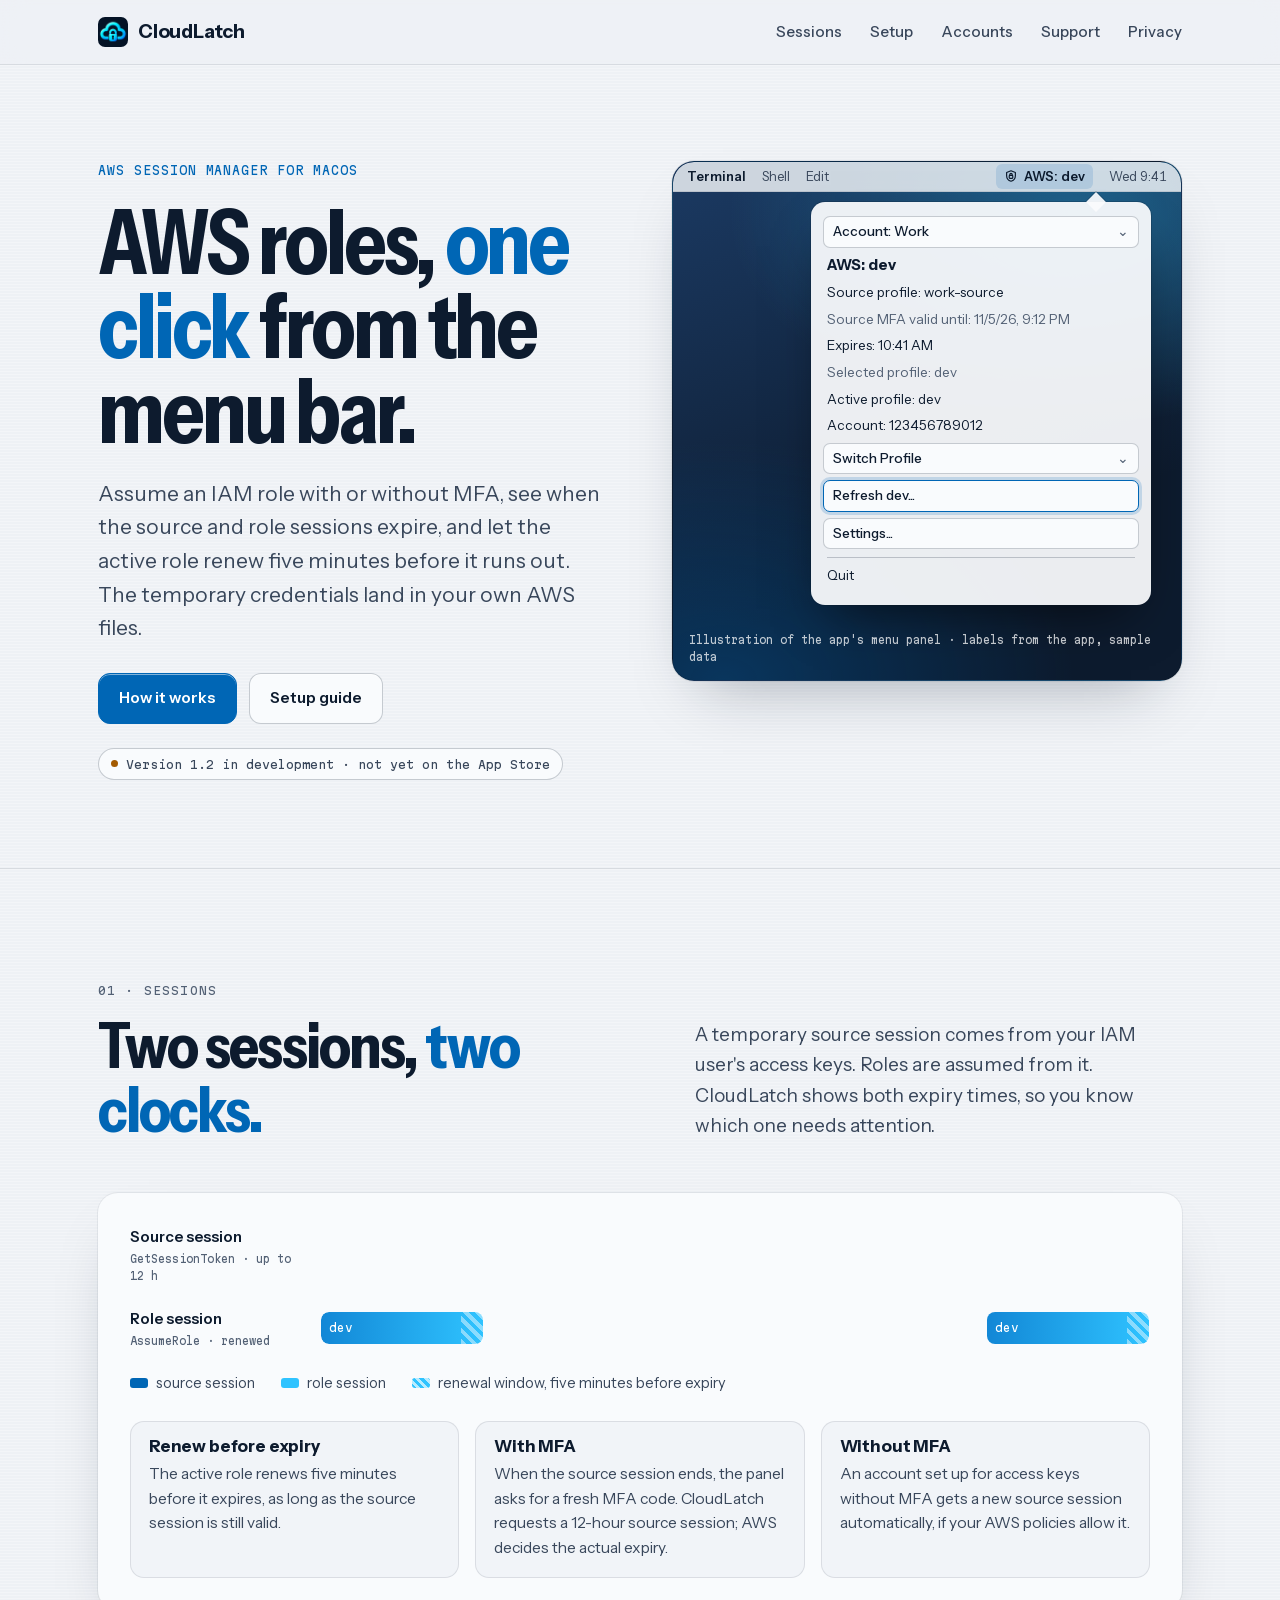
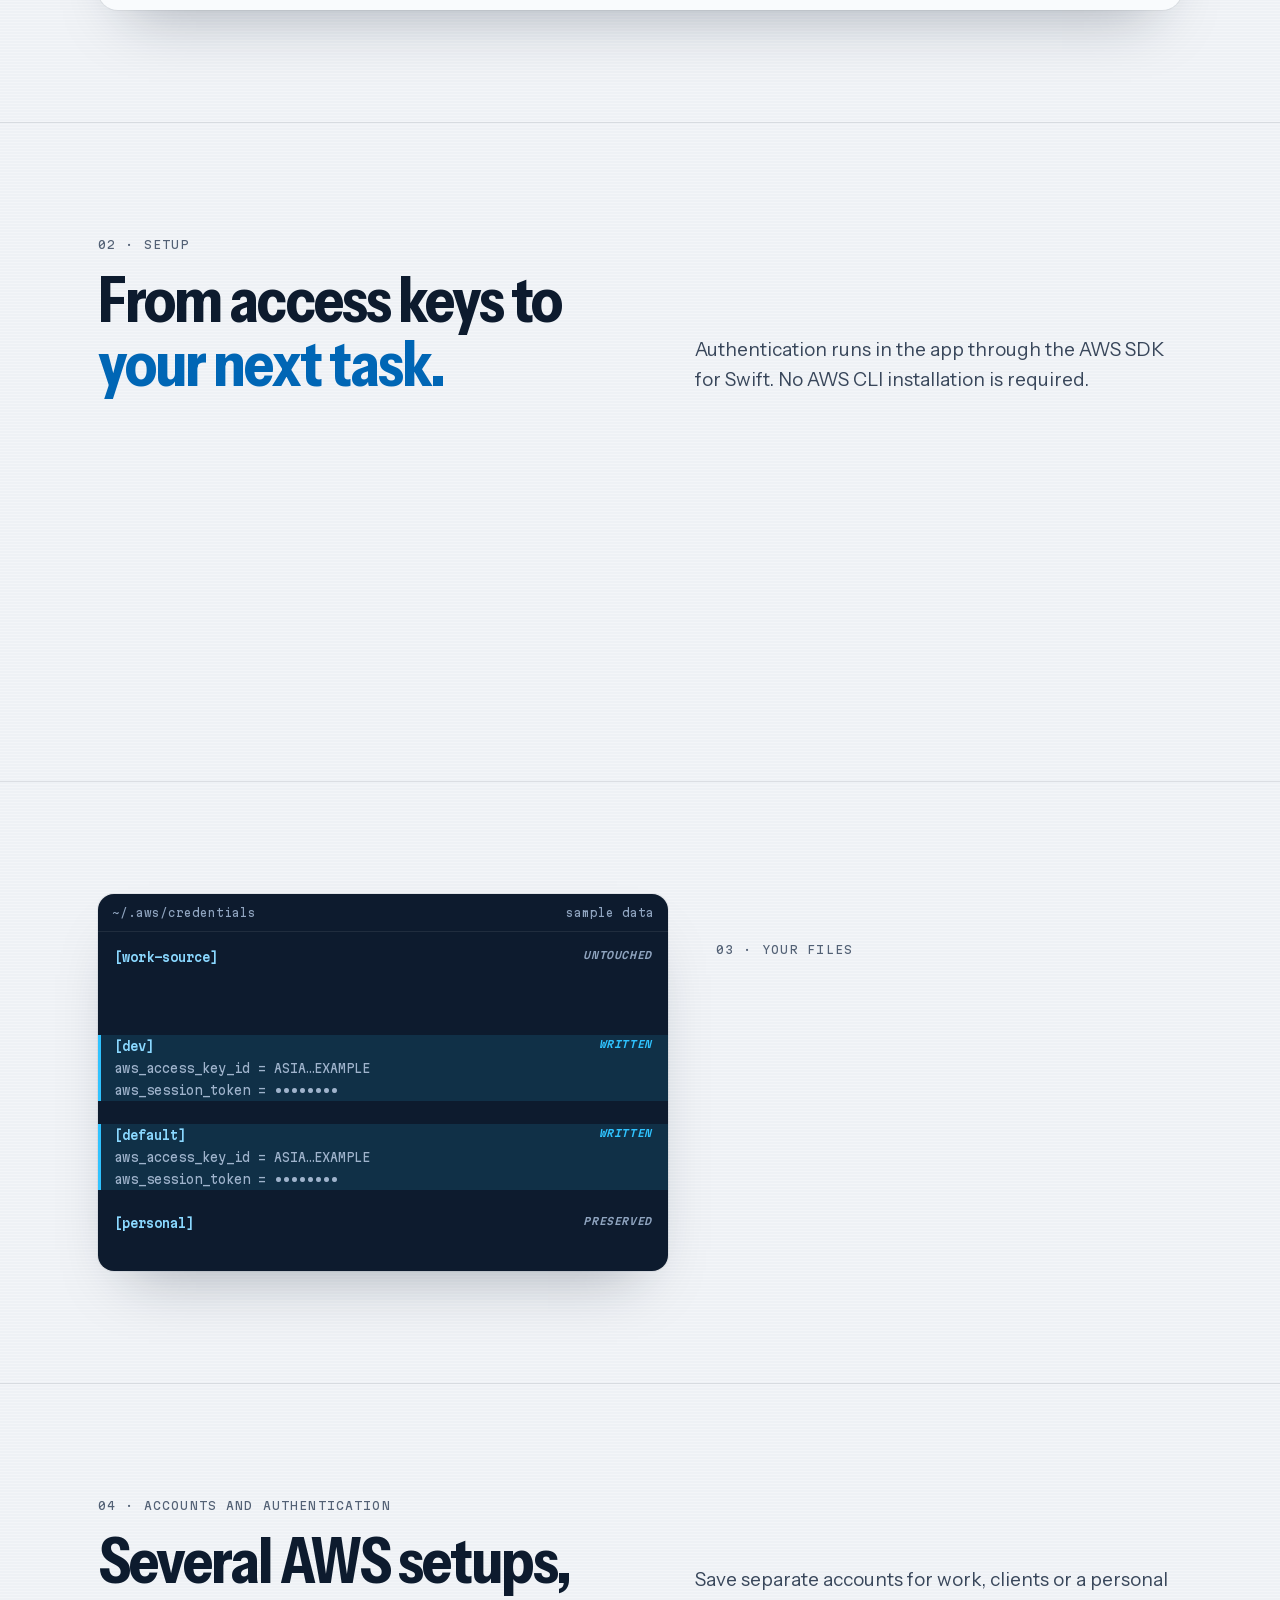
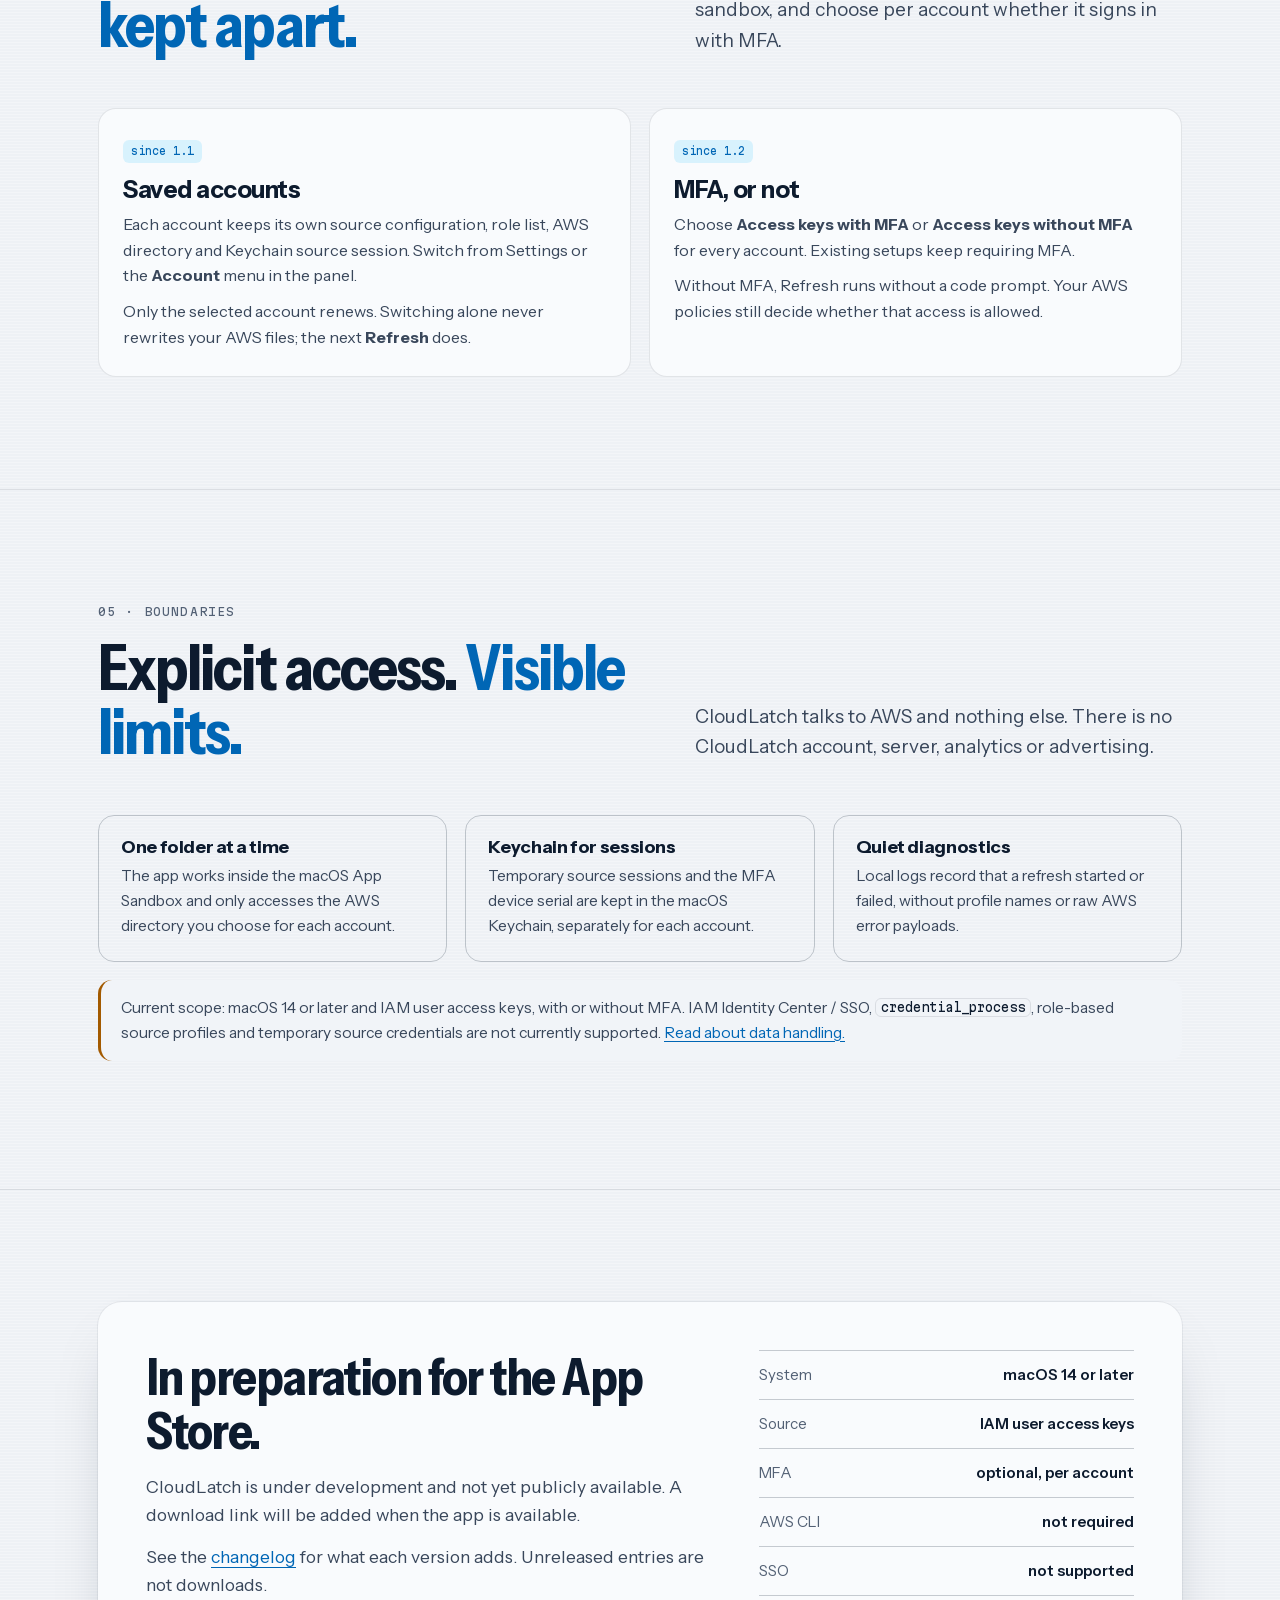
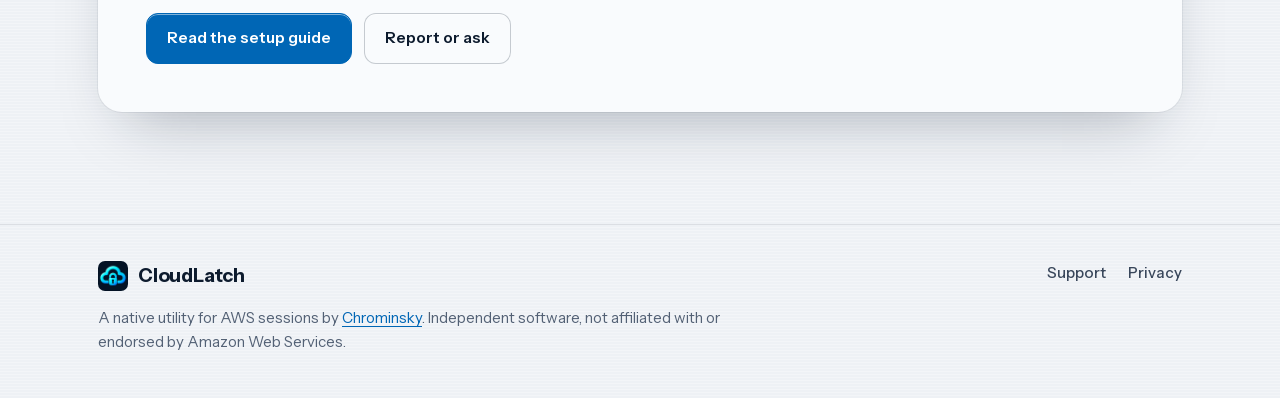
==== commit b5d5b5d2: "Remove the website repository link from the footer Support and security links to the issue forms sta" ====
--- a/index.html
+++ b/index.html
@@ -8,13 +8,13 @@
 <meta name="theme-color" content="#0a111d" media="(prefers-color-scheme: dark)">
 <title>CloudLatch | AWS Session Manager for macOS</title>
 <meta name="description" content="A native Mac menu bar app for AWS role sessions. Assume IAM roles with or without MFA, see both expiry times, and let the active role renew before it expires.">
-<link rel="canonical" href="https://chrominskyy.github.io/cloudlatch-site/">
+<link rel="canonical" href="https://cloudlatch.chrominsky.dev/">
 <meta property="og:type" content="website">
 <meta property="og:site_name" content="CloudLatch">
 <meta property="og:title" content="CloudLatch | AWS Session Manager for macOS">
 <meta property="og:description" content="AWS roles, one click from the menu bar. Assume IAM roles with or without MFA, and keep the active role renewed.">
-<meta property="og:url" content="https://chrominskyy.github.io/cloudlatch-site/">
-<meta property="og:image" content="https://chrominskyy.github.io/cloudlatch-site/assets/og-image.png">
+<meta property="og:url" content="https://cloudlatch.chrominsky.dev/">
+<meta property="og:image" content="https://cloudlatch.chrominsky.dev/assets/og-image.png">
 <meta property="og:image:width" content="1200">
 <meta property="og:image:height" content="630">
 <meta property="og:image:alt" content="CloudLatch. AWS roles, one click from the menu bar.">
@@ -228,7 +228,6 @@
     <nav class="footer-links" aria-label="Footer">
       <a href="support.html">Support</a>
       <a href="privacy.html">Privacy</a>
-      <a href="https://github.com/Chrominskyy/cloudlatch-site">GitHub</a>
     </nav>
   </div>
 </footer>
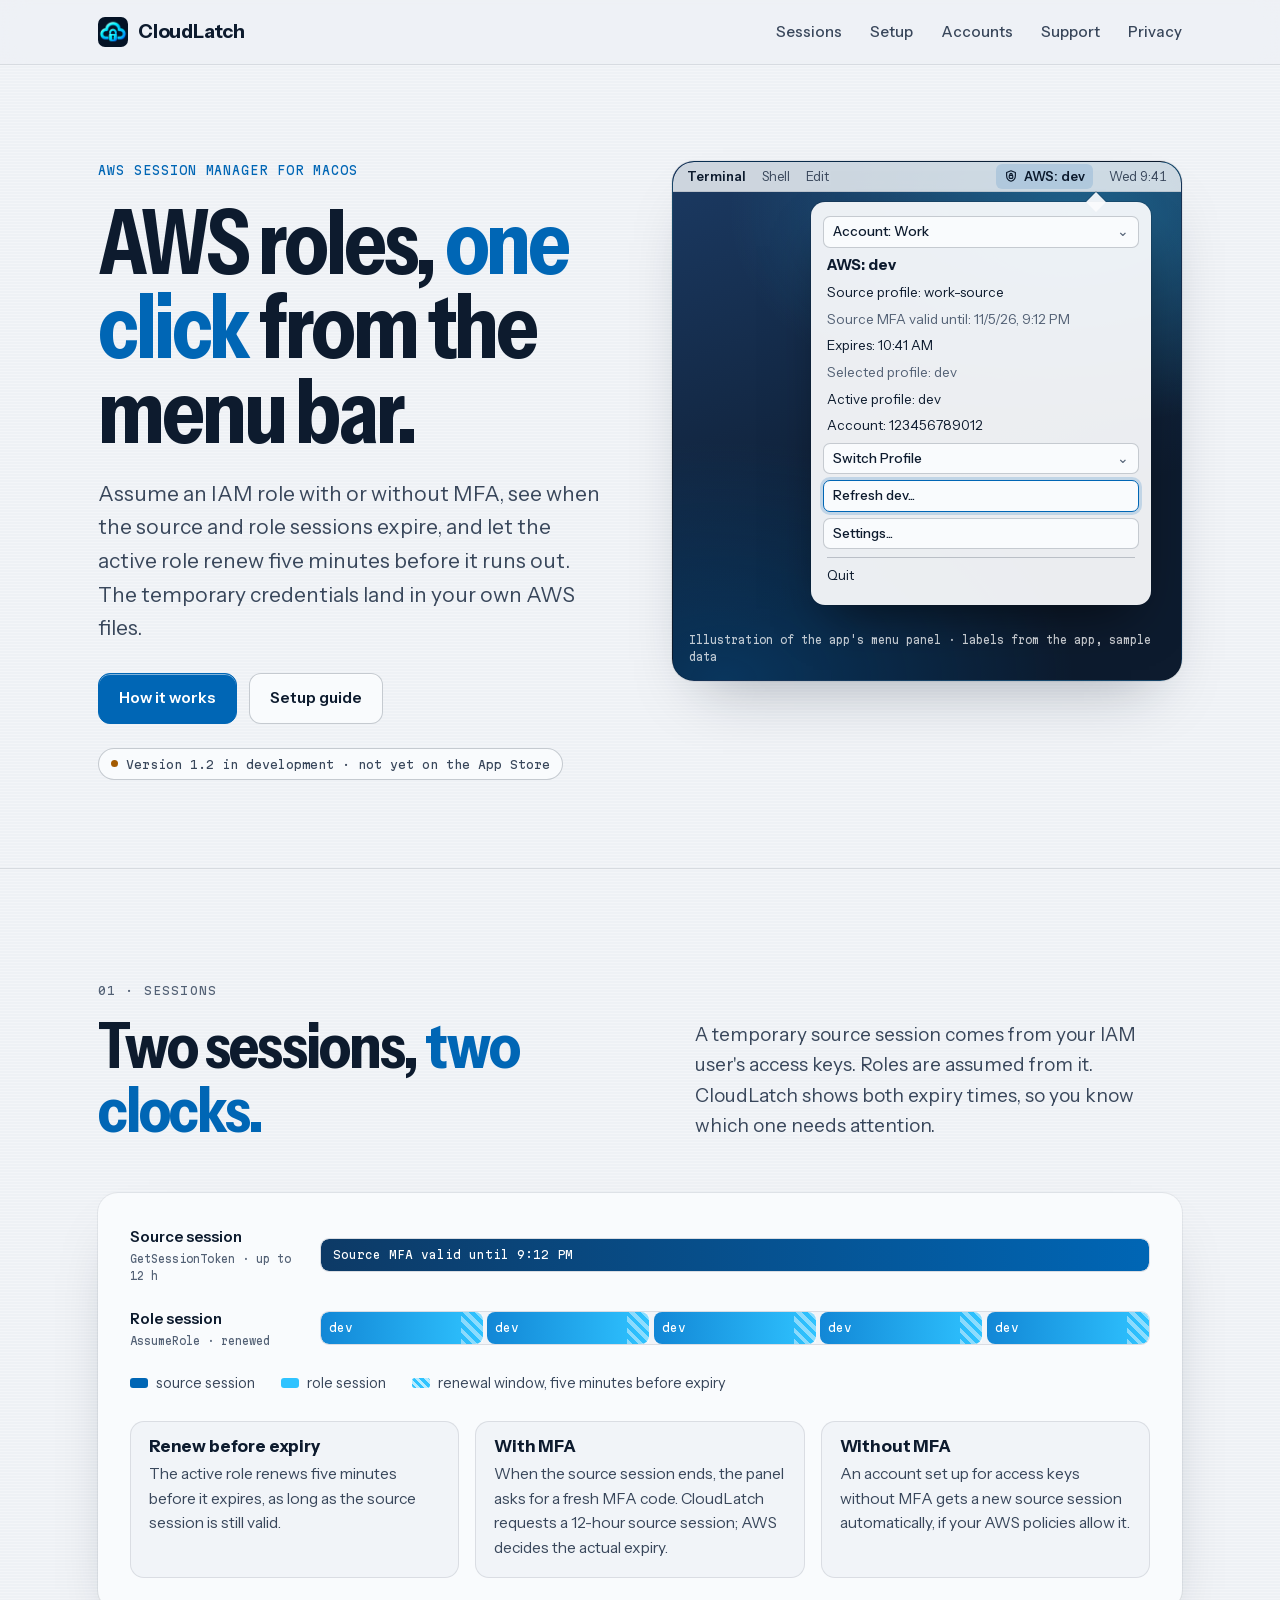
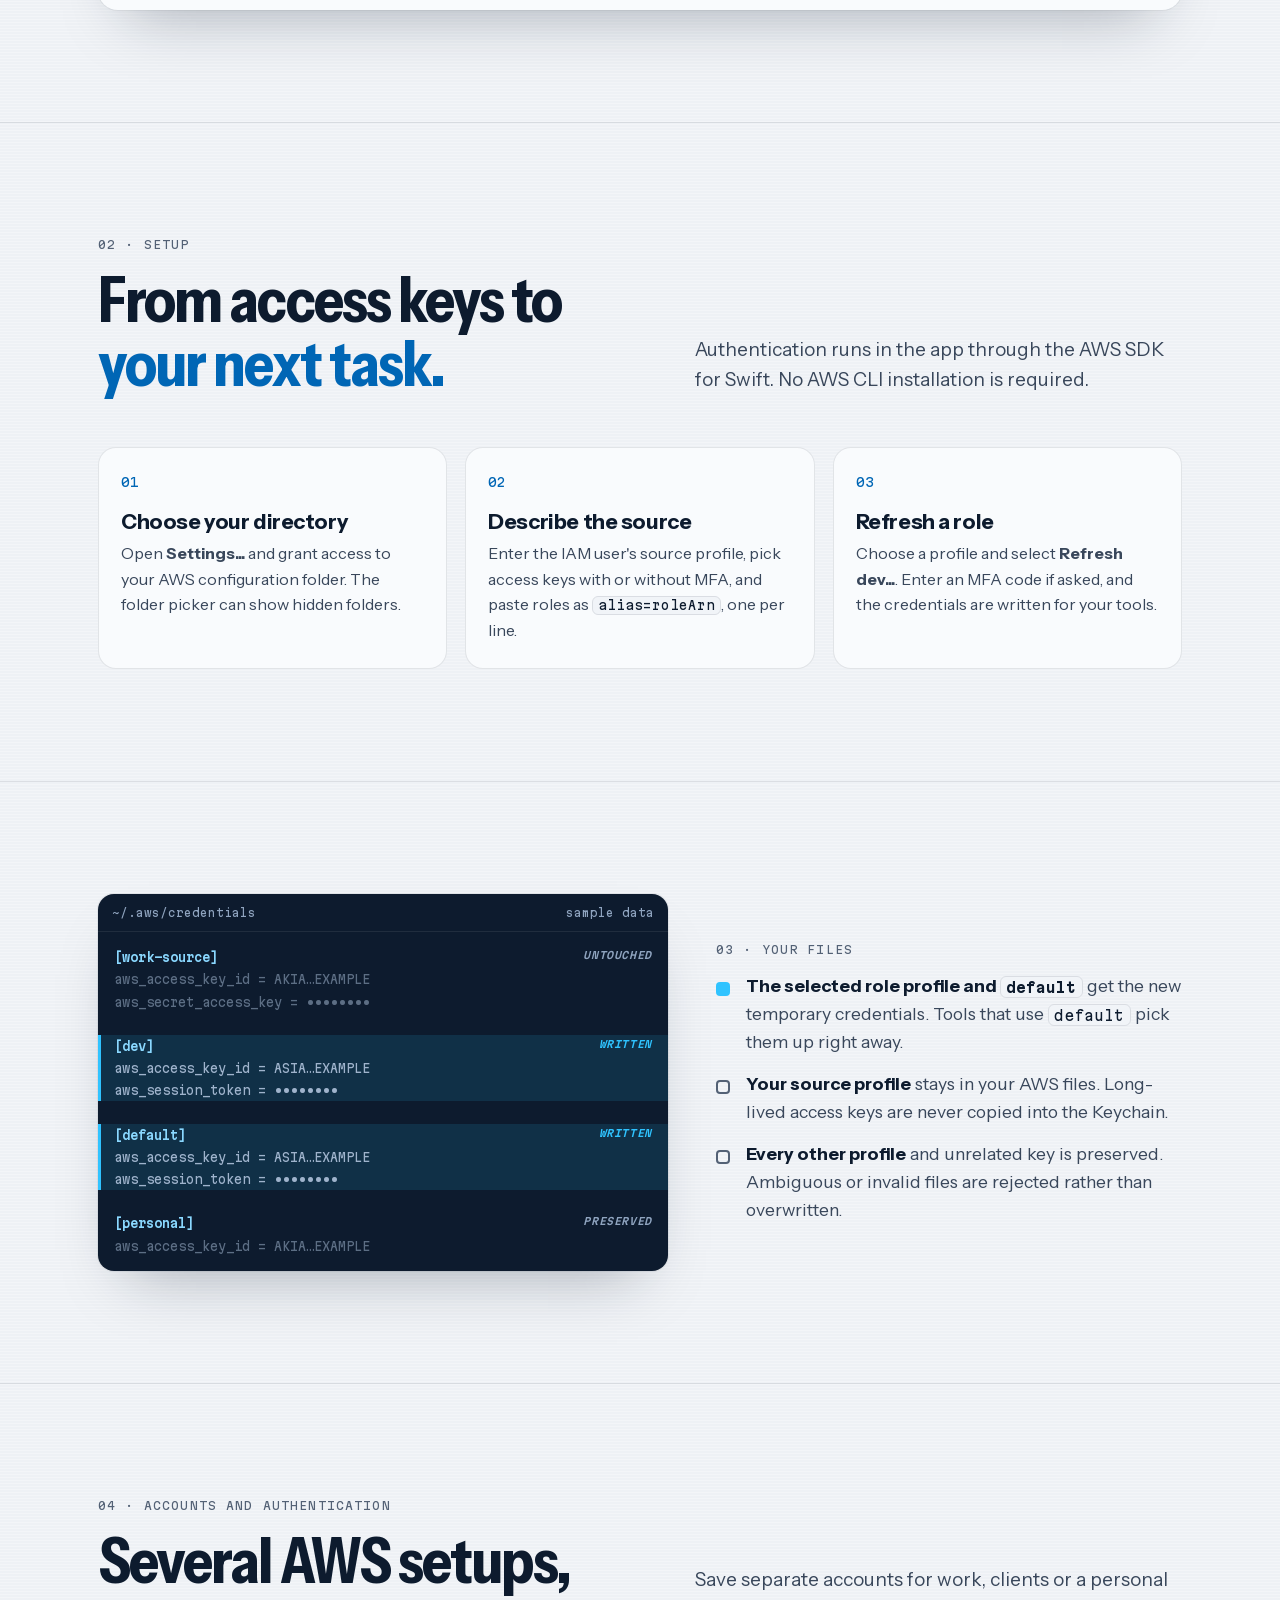
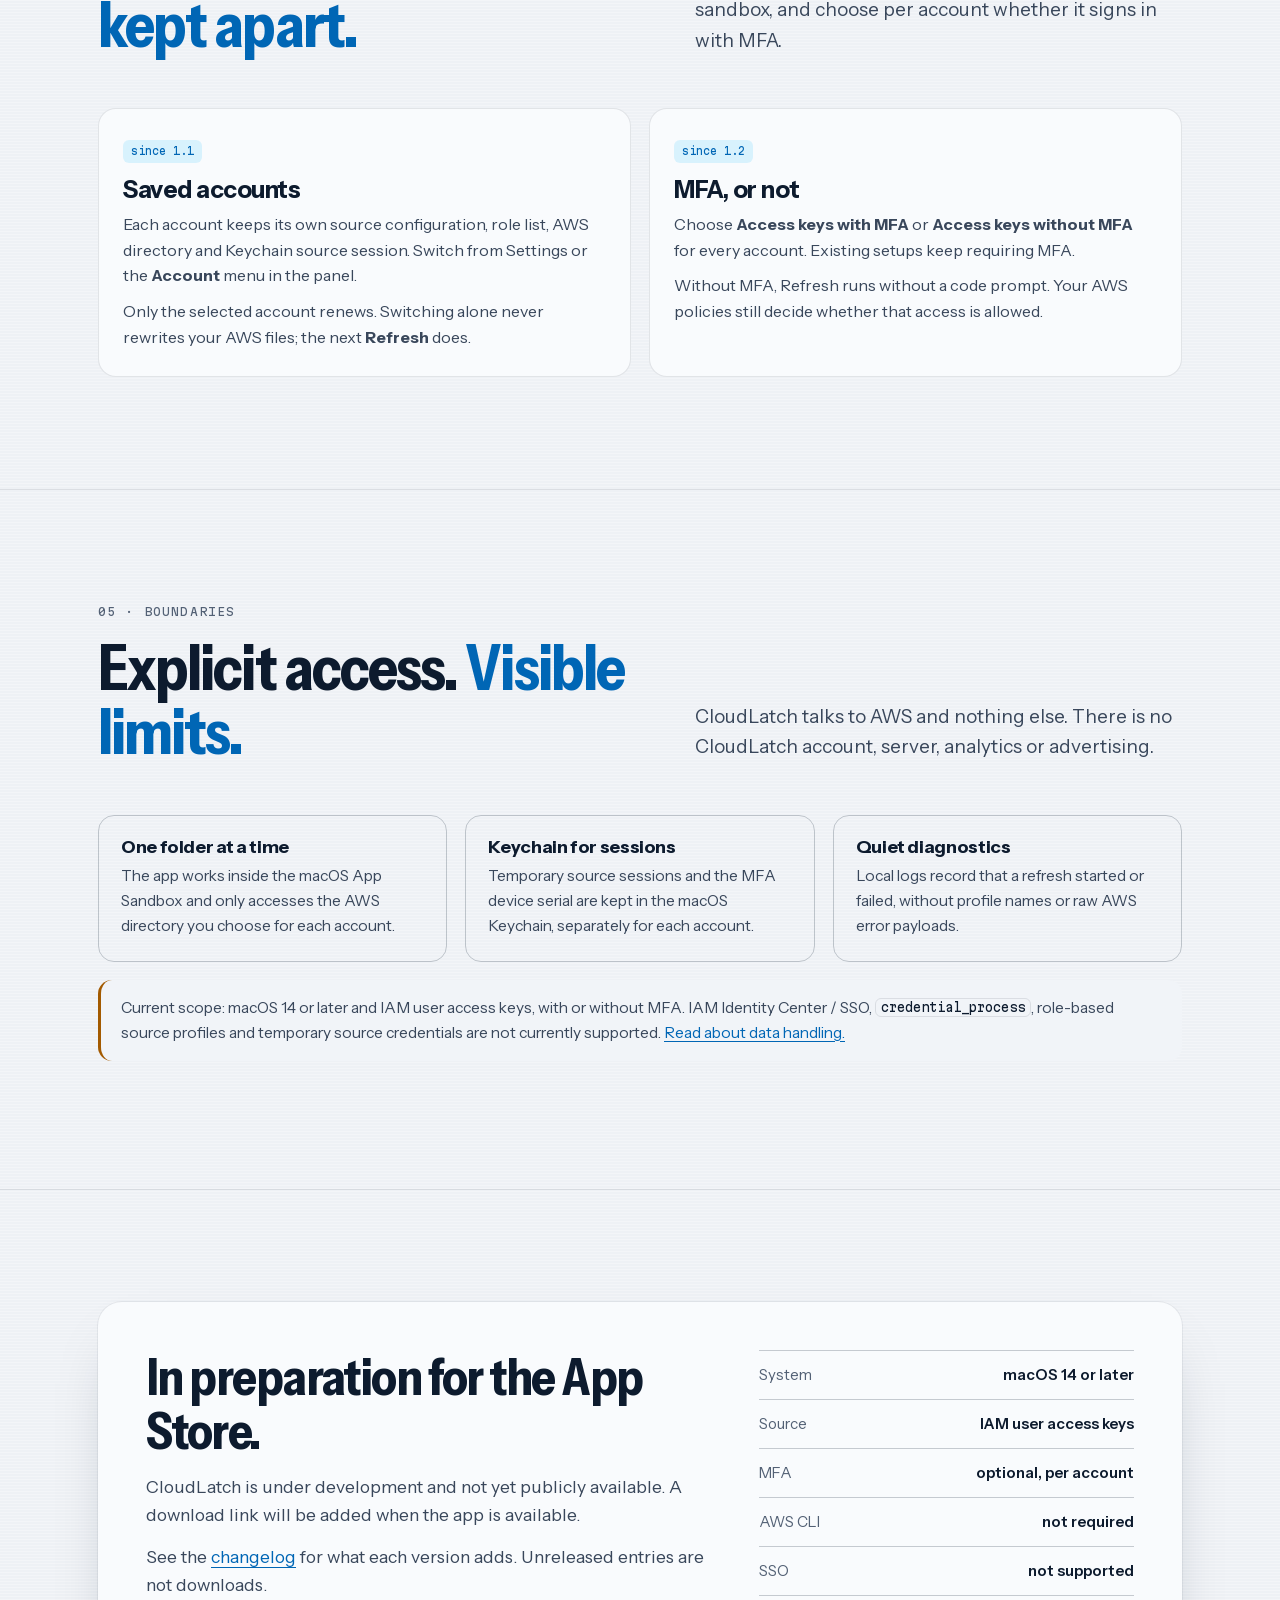
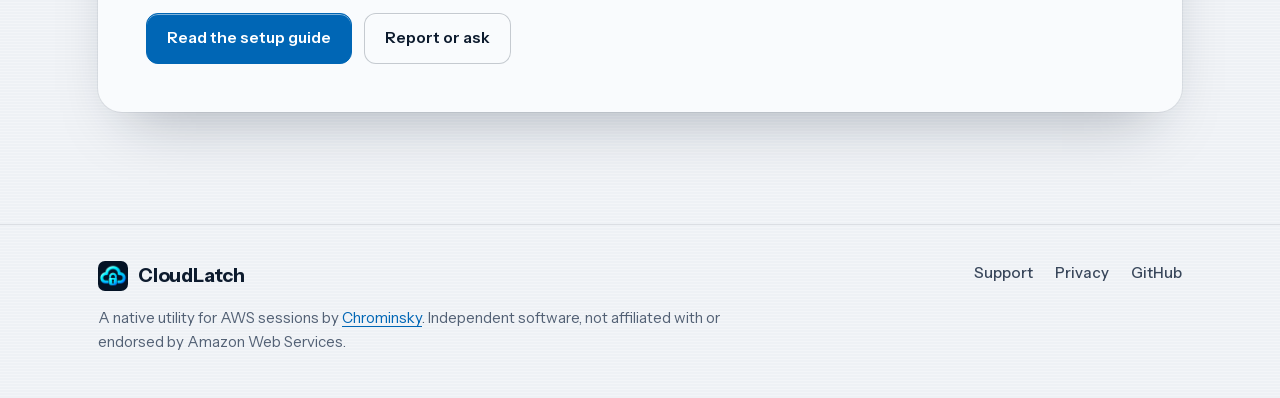
==== commit 1176c546: "fix(seo): canonical, sitemap and robots on cloudlatch.chrominsky.dev; add 404 page Co-Authored-By: C" ====
--- a/index.html
+++ b/index.html
@@ -228,6 +228,7 @@
     <nav class="footer-links" aria-label="Footer">
       <a href="support.html">Support</a>
       <a href="privacy.html">Privacy</a>
+      <a href="https://github.com/Chrominskyy/cloudlatch-site">GitHub</a>
     </nav>
   </div>
 </footer>
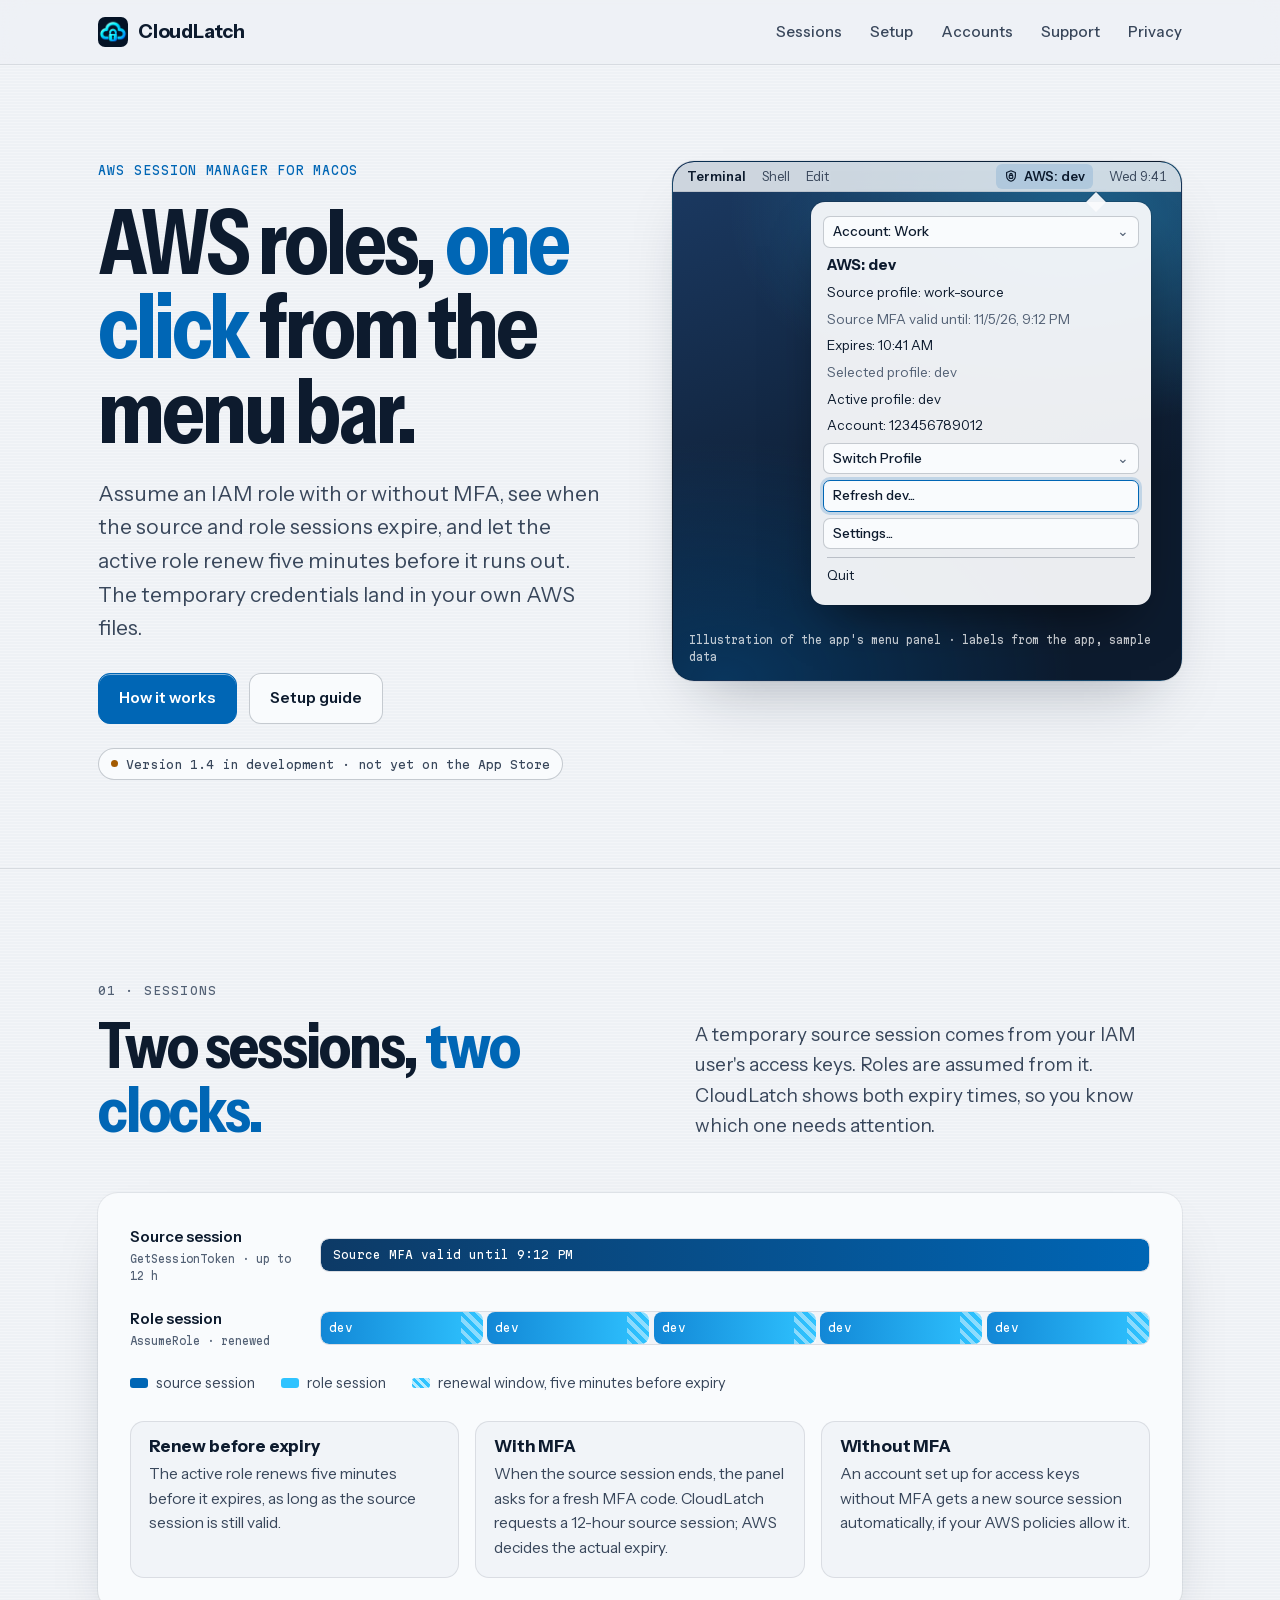
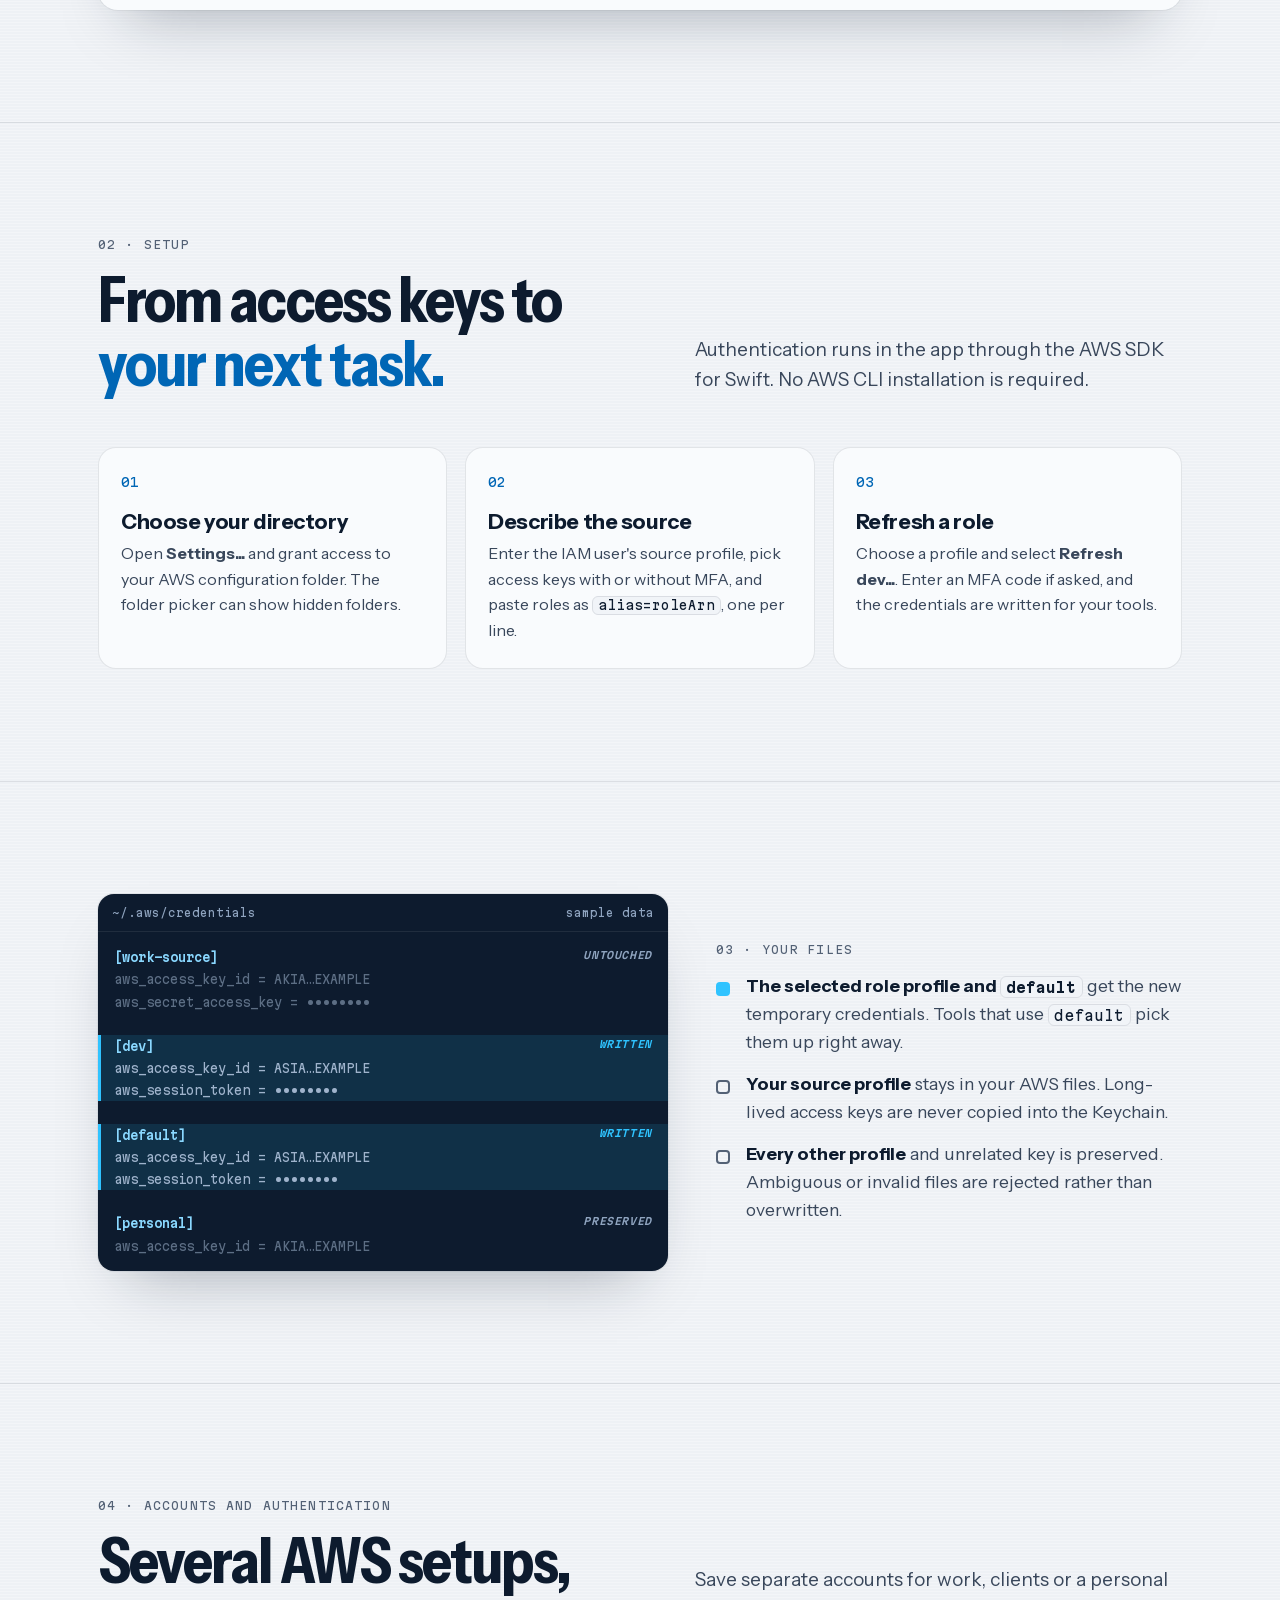
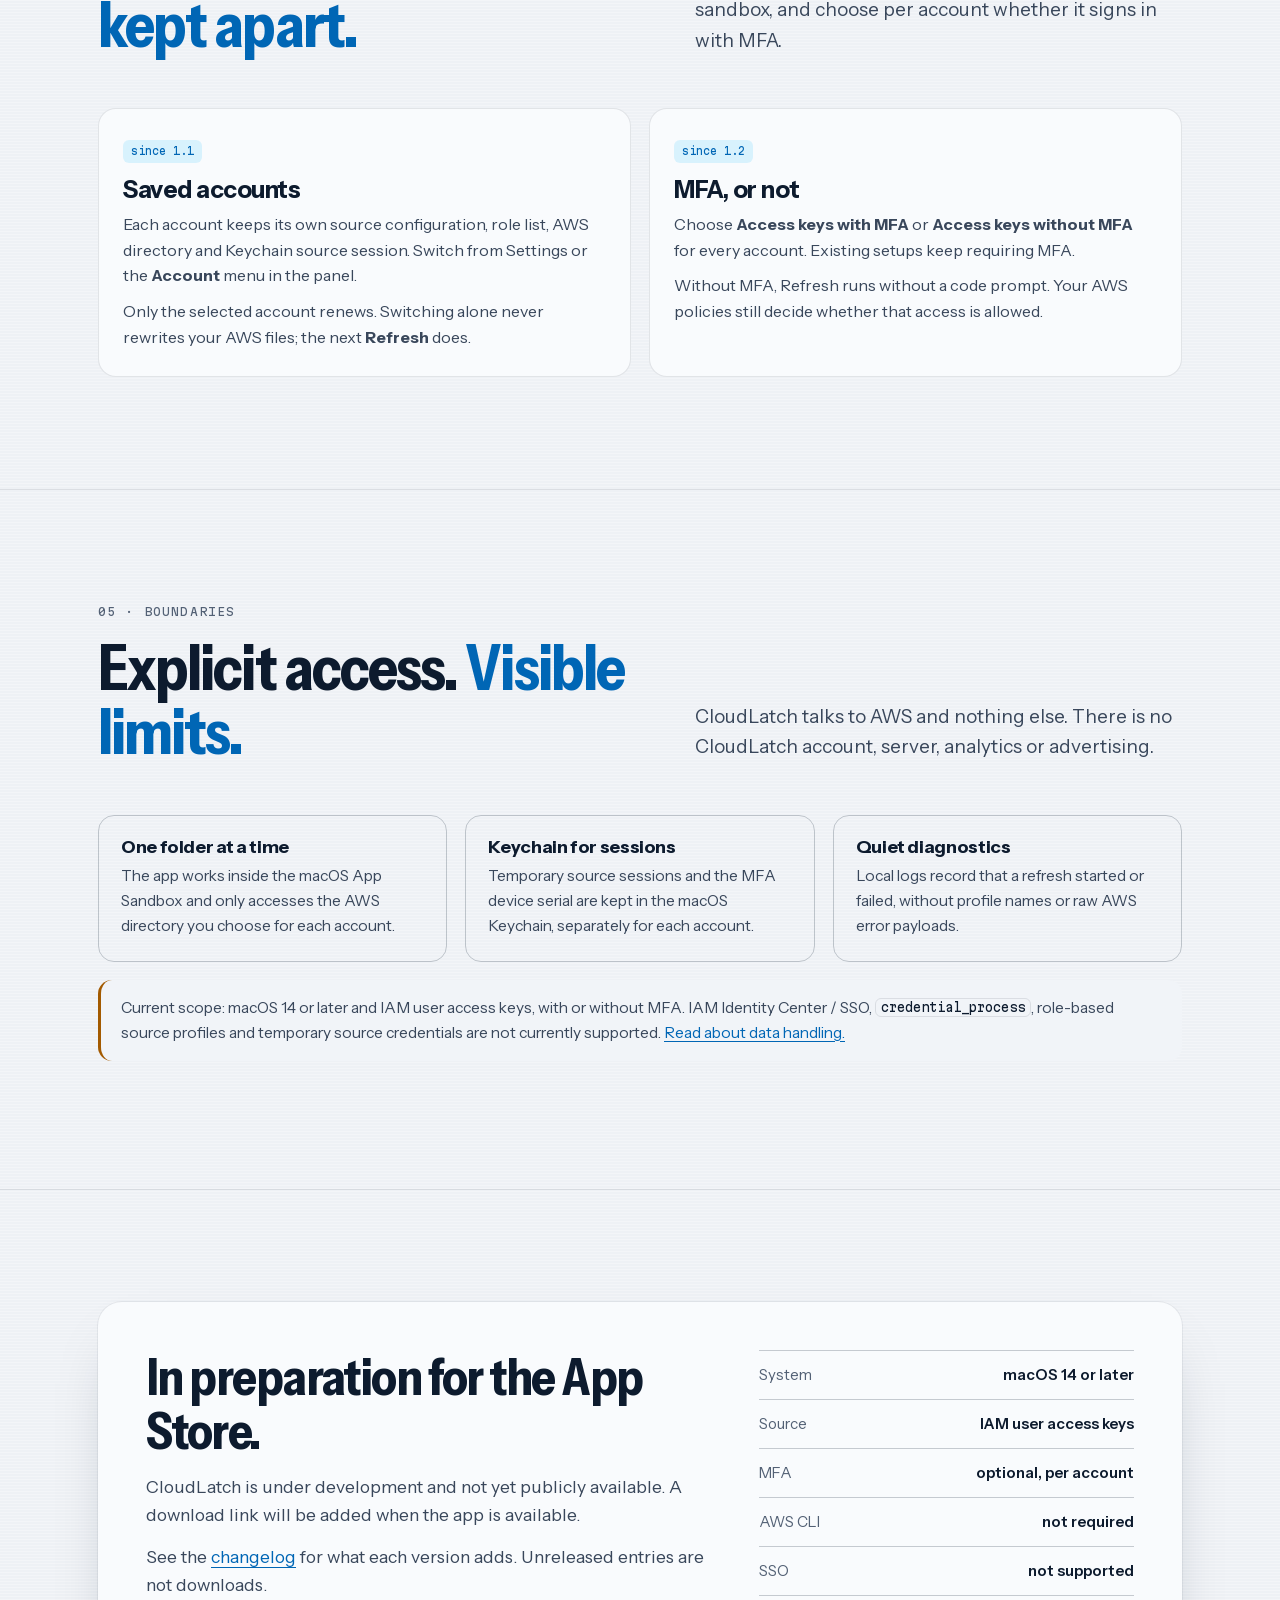
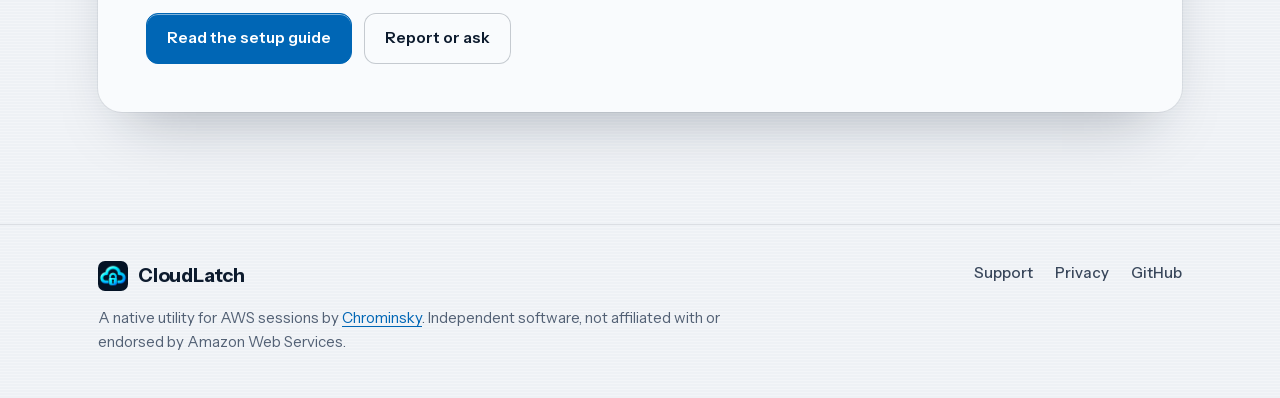
==== commit 83dd3cc7: "Hero: version 1.4 in development Co-Authored-By: Claude Opus 5.5 <noreply@anthropic.com> Claude-Sess" ====
--- a/index.html
+++ b/index.html
@@ -24,6 +24,22 @@
 <link rel="preload" href="assets/fonts/instrument-sans-latin.woff2" as="font" type="font/woff2" crossorigin>
 <link rel="stylesheet" href="assets/fonts/fonts.css">
 <link rel="stylesheet" href="assets/site.css">
+<script type="application/ld+json">
+{
+  "@context": "https://schema.org",
+  "@type": "WebSite",
+  "name": "CloudLatch",
+  "url": "https://cloudlatch.chrominsky.dev/",
+  "description": "A native Mac menu bar app for AWS role sessions. Assume IAM roles with or without MFA, see both expiry times, and let the active role renew before it expires.",
+  "inLanguage": "en",
+  "author": {
+    "@type": "Person",
+    "@id": "https://chrominsky.dev/#person",
+    "name": "Bartosz Chrominski",
+    "url": "https://chrominsky.dev/"
+  }
+}
+</script>
 </head>
 <body>
 <a class="skip" href="#main">Skip to content</a>
@@ -55,7 +71,7 @@
           <a class="button primary" href="#setup">How it works</a>
           <a class="button" href="support.html">Setup guide</a>
         </div>
-        <span class="pill rise" style="--d:4">Version 1.2 in development · not yet on the App Store</span>
+        <span class="pill rise" style="--d:4">Version 1.4 in development · not yet on the App Store</span>
       </div>
 
       <figure class="stage rise" style="--d:2" aria-label="Illustration of the CloudLatch menu bar item and its panel with an active role session, using sample data">
